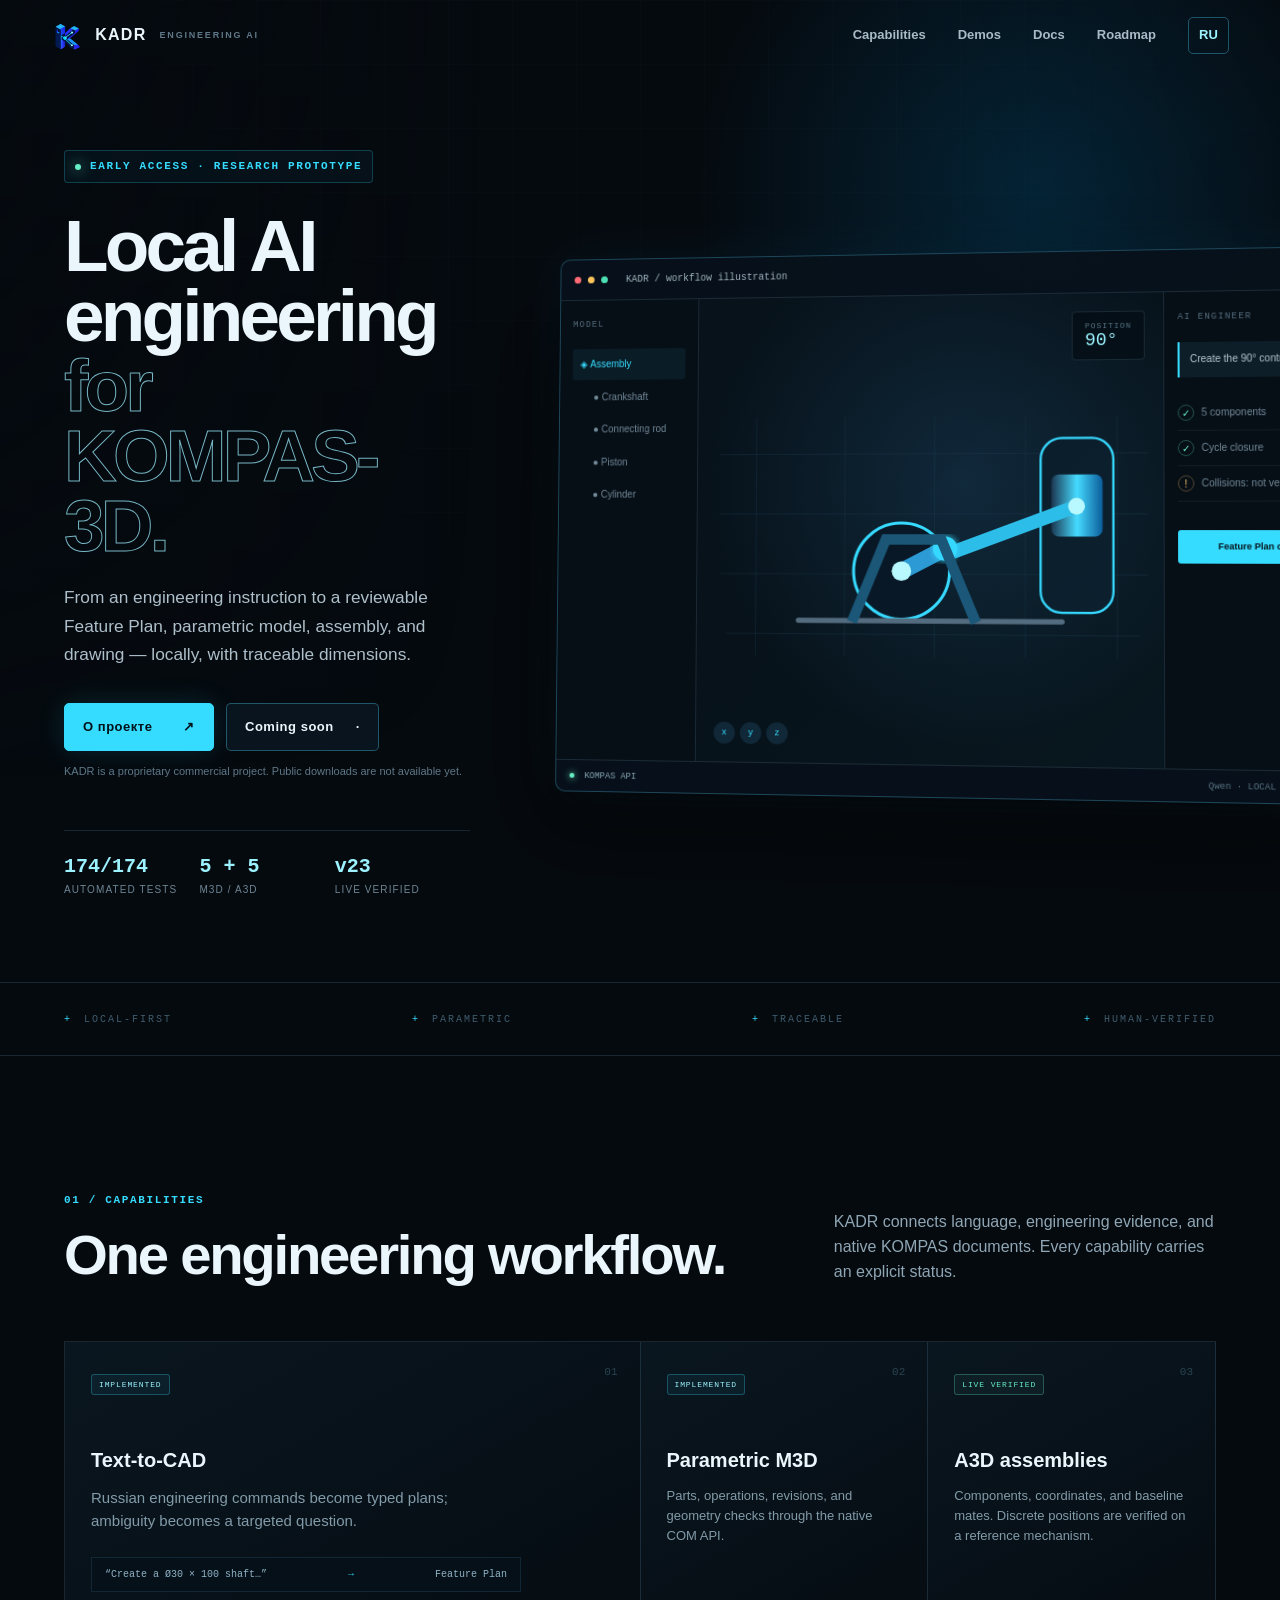
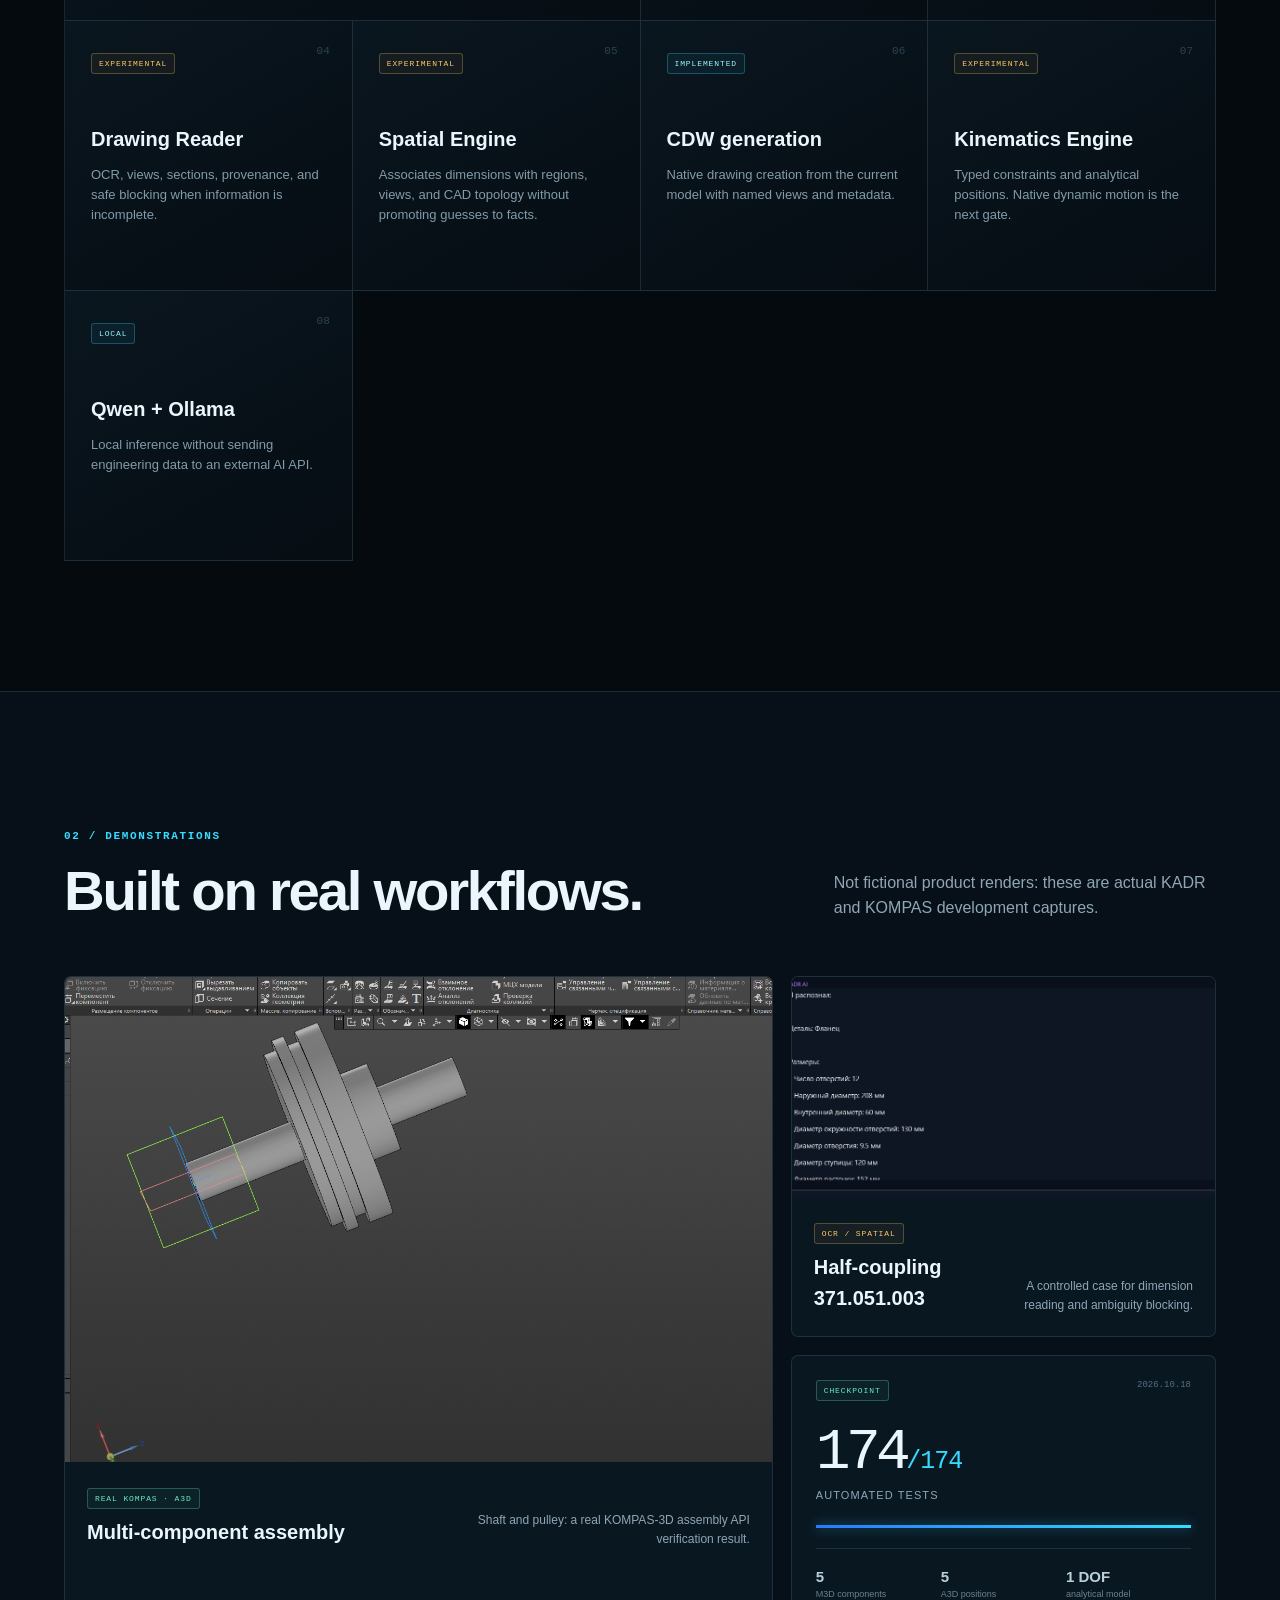
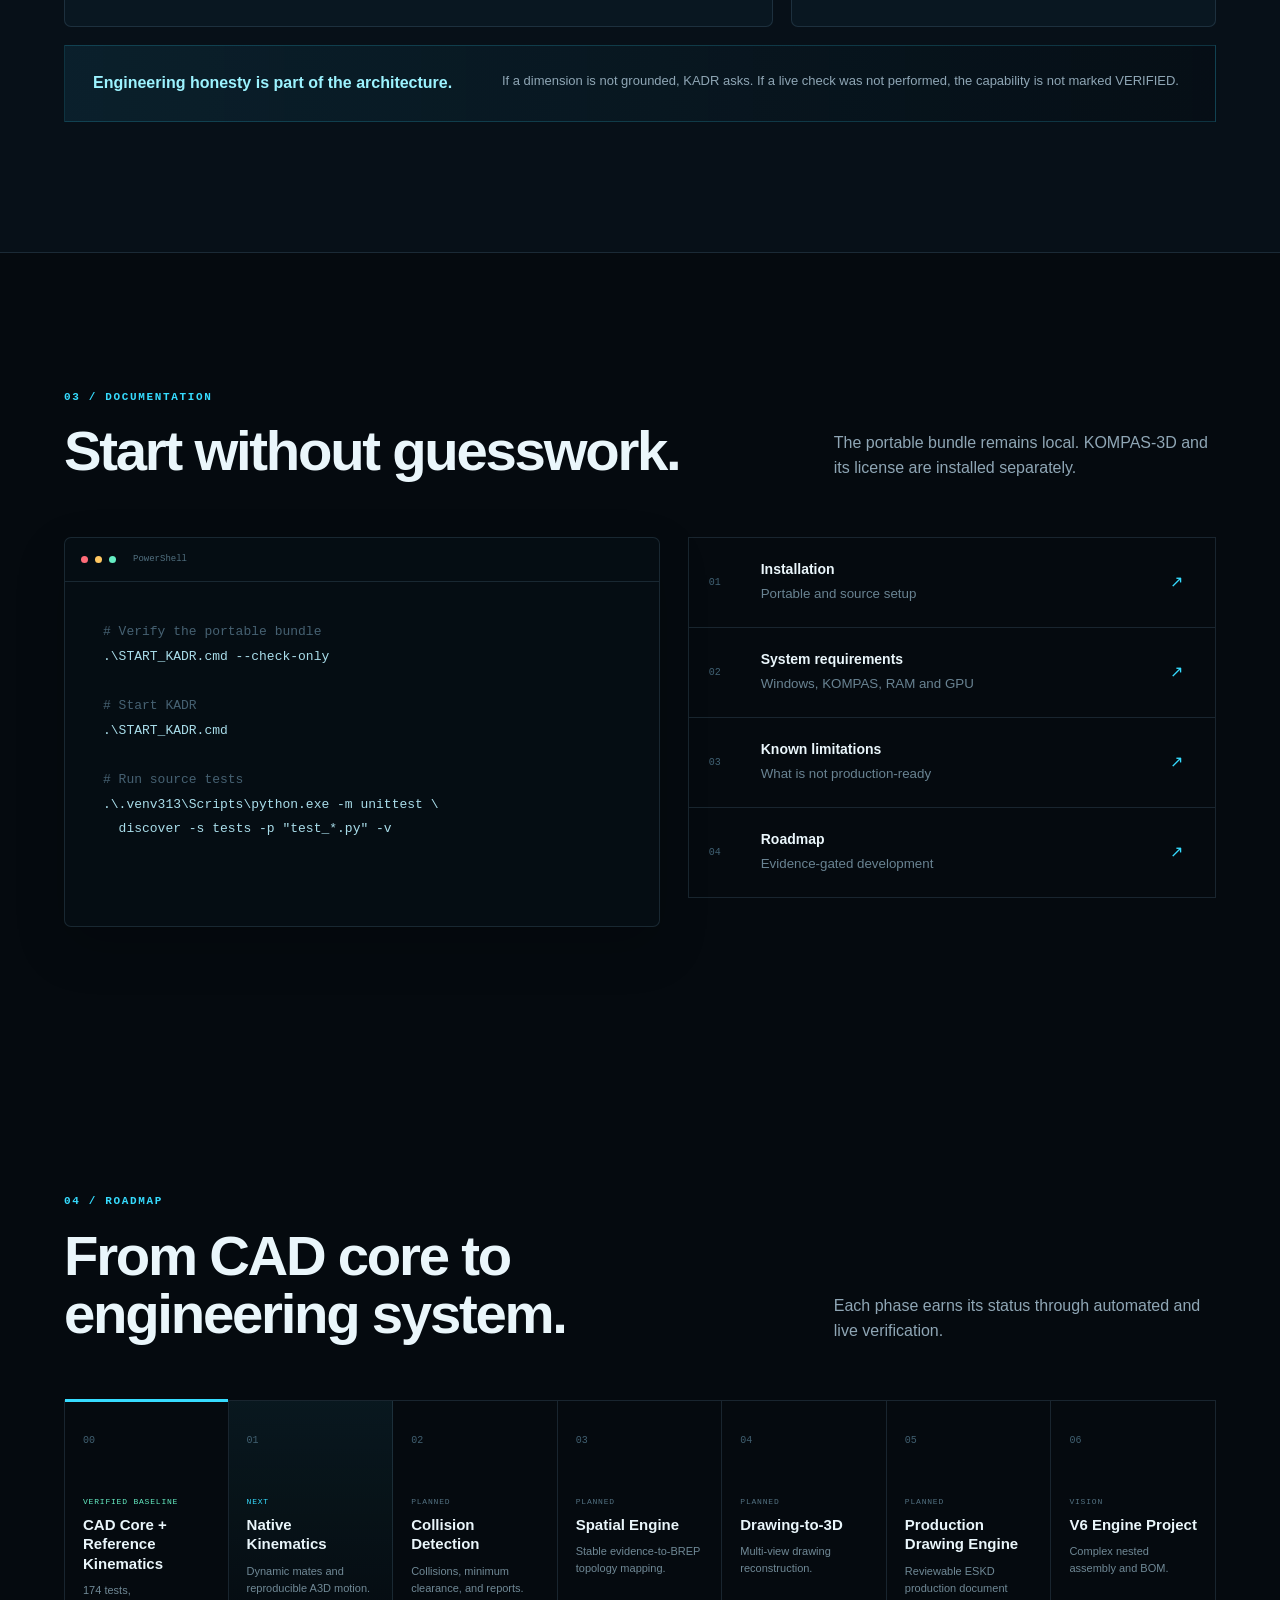
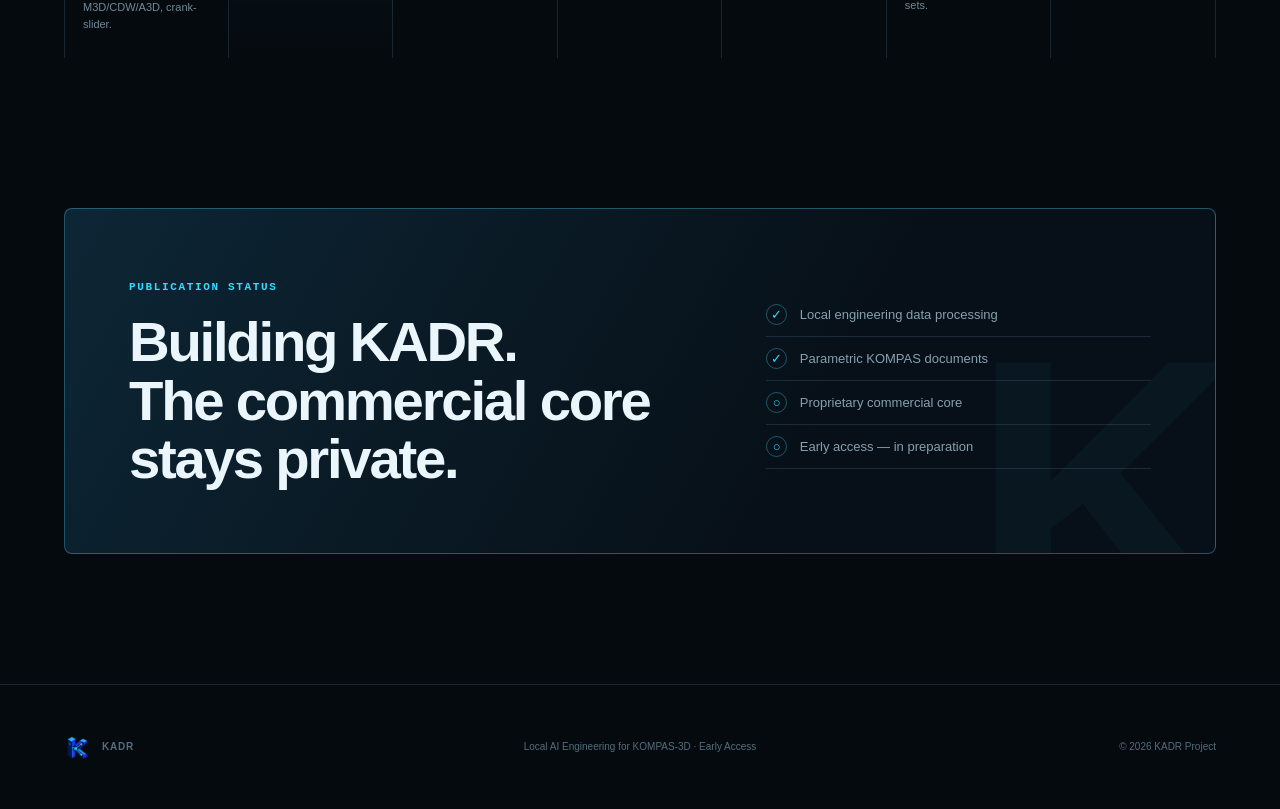
==== website/en/index.html @ 486ec11a "Prepare KADR public website without private core" ====
<!doctype html>
<html lang="en">
<head>
  <meta charset="utf-8">
  <meta name="viewport" content="width=device-width, initial-scale=1">
  <meta name="description" content="KADR — local AI engineering for parametric modeling, assemblies and drawings in KOMPAS-3D.">
  <meta name="theme-color" content="#071019">
  <title>KADR — Local AI Engineering for KOMPAS-3D</title>
  <link rel="icon" href="../assets/kadr-icon-64.png">
  <link rel="stylesheet" href="../styles.css">
</head>
<body>
  <a class="skip-link" href="#main">Skip to content</a>
  <header class="site-header" data-header>
    <a class="brand" href="#top" aria-label="KADR home"><img src="../assets/kadr-icon-64.png" alt="" width="34" height="34"><span>KADR</span><small>ENGINEERING AI</small></a>
    <button class="menu-button" type="button" aria-label="Open menu" aria-expanded="false" data-menu-button><span></span><span></span></button>
    <nav class="nav" aria-label="Primary navigation" data-nav><a href="#capabilities">Capabilities</a><a href="#demos">Demos</a><a href="#docs">Docs</a><a href="#roadmap">Roadmap</a><a class="lang" href="../index.html" lang="ru">RU</a></nav>
  </header>

  <main id="main">
    <section class="hero" id="top">
      <div class="hero-grid" aria-hidden="true"></div>
      <div class="hero-copy reveal">
        <div class="eyebrow"><span class="live-dot"></span> Early Access · Research Prototype</div>
        <h1>Local AI engineering<br><span>for KOMPAS-3D.</span></h1>
        <p class="lead">From an engineering instruction to a reviewable Feature Plan, parametric model, assembly, and drawing — locally, with traceable dimensions.</p>
        <div class="hero-actions"><a class="button primary" href="#publication">О проекте <span>↗</span></a><a class="button secondary" href="#publication">Coming soon <span>·</span></a></div>
        <p class="button-note">KADR is a proprietary commercial project. Public downloads are not available yet.</p>
        <div class="hero-metrics" aria-label="Verified metrics"><div><strong>174/174</strong><span>automated tests</span></div><div><strong>5 + 5</strong><span>M3D / A3D</span></div><div><strong>v23</strong><span>live verified</span></div></div>
      </div>
      <div class="hero-visual reveal" aria-label="KADR workflow visualization">
        <div class="app-shell">
          <div class="app-topbar"><span></span><span></span><span></span><b>KADR / workflow illustration</b><em>LOCAL</em></div>
          <div class="app-body">
            <aside class="model-tree"><small>MODEL</small><div class="tree-item active">◈ Assembly</div><div class="tree-item indent">● Crankshaft</div><div class="tree-item indent">● Connecting rod</div><div class="tree-item indent">● Piston</div><div class="tree-item indent">● Cylinder</div></aside>
            <div class="viewport">
              <svg viewBox="0 0 620 420" role="img" aria-label="Crank-slider mechanism diagram"><defs><linearGradient id="metal-en" x1="0" x2="1"><stop stop-color="#1b3550"/><stop offset=".5" stop-color="#46dbff"/><stop offset="1" stop-color="#0a5b99"/></linearGradient><filter id="glow-en"><feGaussianBlur stdDeviation="5" result="b"/><feMerge><feMergeNode in="b"/><feMergeNode in="SourceGraphic"/></feMerge></filter></defs><g class="cad-grid"><path d="M40 350H590M80 60V380M200 60V380M320 60V380M440 60V380M560 60V380"/><path d="M30 110H600M30 190H600M30 270H600"/></g><rect x="460" y="90" width="95" height="230" rx="28" fill="#0b1d2b" stroke="#36d9ff" stroke-width="3"/><rect x="474" y="138" width="67" height="82" rx="10" fill="url(#metal-en)"/><line class="rod" x1="507" y1="180" x2="276" y2="266"/><circle cx="276" cy="266" r="64" fill="#081725" stroke="#36d9ff" stroke-width="4"/><line class="crank" x1="276" y1="266" x2="334" y2="236"/><circle cx="276" cy="266" r="13" fill="#b9f8ff"/><circle cx="334" cy="236" r="16" fill="#36d9ff" filter="url(#glow-en)"/><circle cx="507" cy="180" r="11" fill="#b9f8ff"/><path d="M138 332h350" stroke="#546b7e" stroke-width="7" stroke-linecap="round"/><path d="M210 334l45-110h74l46 110" fill="none" stroke="#1b5677" stroke-width="14"/></svg>
              <div class="axis"><i>x</i><i>y</i><i>z</i></div><div class="viewport-label"><span>POSITION</span><strong>90°</strong></div>
            </div>
            <aside class="ai-panel"><small>AI ENGINEER</small><div class="ai-bubble">Create the 90° control position.</div><div class="plan-line ok"><i>✓</i> 5 components</div><div class="plan-line ok"><i>✓</i> Cycle closure</div><div class="plan-line warn"><i>!</i> Collisions: not verified</div><button type="button" tabindex="-1">Feature Plan confirmed</button></aside>
          </div>
          <div class="app-status"><span><i></i> KOMPAS API</span><span>Qwen · LOCAL</span><span>Revision 05</span></div>
        </div>
      </div>
    </section>

    <section class="signal-strip" aria-label="KADR principles"><span>LOCAL-FIRST</span><span>PARAMETRIC</span><span>TRACEABLE</span><span>HUMAN-VERIFIED</span></section>

    <section class="section" id="capabilities">
      <div class="section-heading reveal"><div><span class="kicker">01 / Capabilities</span><h2>One engineering workflow.</h2></div><p>KADR connects language, engineering evidence, and native KOMPAS documents. Every capability carries an explicit status.</p></div>
      <div class="capability-grid">
        <article class="capability feature reveal"><span class="status implemented">IMPLEMENTED</span><b>01</b><h3>Text-to-CAD</h3><p>Russian engineering commands become typed plans; ambiguity becomes a targeted question.</p><div class="mini-command">“Create a Ø30 × 100 shaft…”<i>→</i>Feature Plan</div></article>
        <article class="capability reveal"><span class="status implemented">IMPLEMENTED</span><b>02</b><h3>Parametric M3D</h3><p>Parts, operations, revisions, and geometry checks through the native COM API.</p></article>
        <article class="capability reveal"><span class="status verified">LIVE VERIFIED</span><b>03</b><h3>A3D assemblies</h3><p>Components, coordinates, and baseline mates. Discrete positions are verified on a reference mechanism.</p></article>
        <article class="capability reveal"><span class="status experimental">EXPERIMENTAL</span><b>04</b><h3>Drawing Reader</h3><p>OCR, views, sections, provenance, and safe blocking when information is incomplete.</p></article>
        <article class="capability reveal"><span class="status experimental">EXPERIMENTAL</span><b>05</b><h3>Spatial Engine</h3><p>Associates dimensions with regions, views, and CAD topology without promoting guesses to facts.</p></article>
        <article class="capability reveal"><span class="status implemented">IMPLEMENTED</span><b>06</b><h3>CDW generation</h3><p>Native drawing creation from the current model with named views and metadata.</p></article>
        <article class="capability reveal"><span class="status experimental">EXPERIMENTAL</span><b>07</b><h3>Kinematics Engine</h3><p>Typed constraints and analytical positions. Native dynamic motion is the next gate.</p></article>
        <article class="capability reveal"><span class="status implemented">LOCAL</span><b>08</b><h3>Qwen + Ollama</h3><p>Local inference without sending engineering data to an external AI API.</p></article>
      </div>
    </section>

    <section class="section demos" id="demos">
      <div class="section-heading reveal"><div><span class="kicker">02 / Demonstrations</span><h2>Built on real workflows.</h2></div><p>Not fictional product renders: these are actual KADR and KOMPAS development captures.</p></div>
      <div class="demo-grid">
        <figure class="demo-card wide reveal"><div class="image-frame"><img class="focus-assembly" src="../assets/kompas-assembly-real.png" alt="A real multi-component shaft and pulley assembly in KOMPAS-3D" loading="lazy"></div><figcaption><div><span class="status verified">REAL KOMPAS · A3D</span><h3>Multi-component assembly</h3></div><p>Shaft and pulley: a real KOMPAS-3D assembly API verification result.</p></figcaption></figure>
        <figure class="demo-card reveal"><div class="image-frame contain"><img src="../assets/kadr-ocr-real.png" alt="Real half-coupling recognition output in KADR" loading="lazy"></div><figcaption><div><span class="status experimental">OCR / SPATIAL</span><h3>Half-coupling 371.051.003</h3></div><p>A controlled case for dimension reading and ambiguity blocking.</p></figcaption></figure>
        <article class="demo-card data-card reveal"><div class="data-top"><span class="status verified">CHECKPOINT</span><span>2026.10.18</span></div><strong class="big-number">174<span>/174</span></strong><p>automated tests</p><div class="bar"><i></i></div><ul><li><b>5</b> M3D components</li><li><b>5</b> A3D positions</li><li><b>1 DOF</b> analytical model</li></ul></article>
      </div>
      <div class="truth-banner reveal"><strong>Engineering honesty is part of the architecture.</strong><span>If a dimension is not grounded, KADR asks. If a live check was not performed, the capability is not marked VERIFIED.</span></div>
    </section>

    <section class="section" id="docs">
      <div class="section-heading reveal"><div><span class="kicker">03 / Documentation</span><h2>Start without guesswork.</h2></div><p>The portable bundle remains local. KOMPAS-3D and its license are installed separately.</p></div>
      <div class="docs-layout">
        <div class="terminal reveal"><div class="terminal-bar"><i></i><i></i><i></i><span>PowerShell</span></div><pre><code><span class="muted"># Verify the portable bundle</span>
.\START_KADR.cmd --check-only

<span class="muted"># Start KADR</span>
.\START_KADR.cmd

<span class="muted"># Run source tests</span>
.\.venv313\Scripts\python.exe -m unittest \
  discover -s tests -p "test_*.py" -v</code></pre></div>
        <div class="doc-links reveal"><a href="docs.html#install"><span>01</span><div><strong>Installation</strong><small>Portable and source setup</small></div><b>↗</b></a><a href="docs.html#requirements"><span>02</span><div><strong>System requirements</strong><small>Windows, KOMPAS, RAM and GPU</small></div><b>↗</b></a><a href="docs.html#limitations"><span>03</span><div><strong>Known limitations</strong><small>What is not production-ready</small></div><b>↗</b></a><a href="#roadmap"><span>04</span><div><strong>Roadmap</strong><small>Evidence-gated development</small></div><b>↗</b></a></div>
      </div>
    </section>

    <section class="section roadmap-section" id="roadmap">
      <div class="section-heading reveal"><div><span class="kicker">04 / Roadmap</span><h2>From CAD core to engineering system.</h2></div><p>Each phase earns its status through automated and live verification.</p></div>
      <ol class="roadmap"><li class="done reveal"><span>00</span><div><small>VERIFIED BASELINE</small><h3>CAD Core + Reference Kinematics</h3><p>174 tests, M3D/CDW/A3D, crank-slider.</p></div></li><li class="next reveal"><span>01</span><div><small>NEXT</small><h3>Native Kinematics</h3><p>Dynamic mates and reproducible A3D motion.</p></div></li><li class="reveal"><span>02</span><div><small>PLANNED</small><h3>Collision Detection</h3><p>Collisions, minimum clearance, and reports.</p></div></li><li class="reveal"><span>03</span><div><small>PLANNED</small><h3>Spatial Engine</h3><p>Stable evidence-to-BREP topology mapping.</p></div></li><li class="reveal"><span>04</span><div><small>PLANNED</small><h3>Drawing-to-3D</h3><p>Multi-view drawing reconstruction.</p></div></li><li class="reveal"><span>05</span><div><small>PLANNED</small><h3>Production Drawing Engine</h3><p>Reviewable ESKD production document sets.</p></div></li><li class="reveal"><span>06</span><div><small>VISION</small><h3>V6 Engine Project</h3><p>Complex nested assembly and BOM.</p></div></li></ol>
    </section>

    <section class="section publication" id="publication"><div class="publication-card reveal"><div><span class="kicker">PUBLICATION STATUS</span><h2>Building KADR.<br>The commercial core stays private.</h2></div><div class="publication-checks"><p><i>✓</i> Local engineering data processing</p><p><i>✓</i> Parametric KOMPAS documents</p><p><i>○</i> Proprietary commercial core</p><p><i>○</i> Early access — in preparation</p></div></div></section>
  </main>

  <footer><a class="brand" href="#top"><img src="../assets/kadr-icon-64.png" alt="" width="28" height="28"><span>KADR</span></a><p>Local AI Engineering for KOMPAS-3D · Early Access</p><p>© <span data-year>2026</span> KADR Project</p></footer>
  <script src="../app.js" defer></script>
</body>
</html>
---- website/styles.css ----
:root {
  --bg: #050a0f;
  --bg-soft: #08121b;
  --panel: #0b1721;
  --panel-2: #0f1f2b;
  --line: rgba(132, 182, 210, .16);
  --line-strong: rgba(76, 218, 255, .34);
  --text: #eaf6fb;
  --muted: #8fa6b5;
  --cyan: #36dcff;
  --cyan-soft: #9cf3ff;
  --blue: #287bff;
  --green: #65edc3;
  --amber: #ffc76a;
  --max: 1440px;
  color-scheme: dark;
  font-family: Inter, "Segoe UI", Arial, sans-serif;
}

* { box-sizing: border-box; }
html { scroll-behavior: smooth; }
body { margin: 0; color: var(--text); background: var(--bg); font-size: 16px; line-height: 1.55; overflow-x: hidden; }
a { color: inherit; text-decoration: none; }
img { max-width: 100%; display: block; }
button { font: inherit; }
.skip-link { position: fixed; left: 16px; top: -80px; z-index: 100; padding: 10px 14px; color: #001018; background: var(--cyan); border-radius: 6px; }
.skip-link:focus { top: 16px; }

.site-header { position: fixed; inset: 0 0 auto; z-index: 50; height: 72px; padding: 0 clamp(22px, 4vw, 72px); display: flex; align-items: center; justify-content: space-between; border-bottom: 1px solid transparent; transition: .25s ease; }
.site-header.scrolled { background: rgba(5, 10, 15, .83); backdrop-filter: blur(18px); border-color: var(--line); }
.brand { display: inline-flex; align-items: center; gap: 10px; font-weight: 800; letter-spacing: .08em; }
.brand img { object-fit: contain; }
.brand small { margin-left: 3px; color: #607887; font-size: 9px; letter-spacing: .2em; }
.nav { display: flex; align-items: center; gap: clamp(18px, 2.5vw, 40px); color: #a9bbc6; font-size: 13px; font-weight: 600; }
.nav a { transition: color .2s ease; }
.nav a:hover, .nav a:focus-visible { color: var(--cyan); }
.nav .lang { padding: 7px 10px; border: 1px solid var(--line-strong); border-radius: 5px; color: var(--cyan-soft); }
.menu-button { display: none; width: 40px; height: 40px; border: 1px solid var(--line); background: var(--panel); border-radius: 7px; }
.menu-button span { display: block; width: 18px; height: 1px; margin: 5px auto; background: var(--text); }

.hero { min-height: 850px; position: relative; isolation: isolate; padding: 150px max(5vw, calc((100vw - var(--max)) / 2)) 85px; display: grid; grid-template-columns: minmax(390px, .82fr) minmax(620px, 1.35fr); gap: clamp(42px, 6vw, 100px); align-items: center; overflow: hidden; }
.hero::before { content: ""; position: absolute; inset: -20% -10% auto auto; width: 58vw; height: 60vw; border-radius: 50%; background: radial-gradient(circle, rgba(0, 167, 255, .16), rgba(0, 0, 0, 0) 64%); z-index: -2; }
.hero-grid { position: absolute; inset: 0; opacity: .27; z-index: -3; background-image: linear-gradient(rgba(63, 128, 160, .11) 1px, transparent 1px), linear-gradient(90deg, rgba(63, 128, 160, .11) 1px, transparent 1px); background-size: 64px 64px; mask-image: linear-gradient(to bottom, #000, transparent 80%); }
.hero-grid::after { content: ""; position: absolute; inset: 0; background: linear-gradient(90deg, var(--bg) 0%, transparent 38%, transparent 70%, var(--bg) 100%); }
.eyebrow, .kicker { color: var(--cyan); font-family: Consolas, "Cascadia Mono", monospace; font-size: 11px; font-weight: 700; letter-spacing: .15em; text-transform: uppercase; }
.eyebrow { display: inline-flex; align-items: center; gap: 9px; padding: 7px 10px; border: 1px solid rgba(54, 220, 255, .23); background: rgba(8, 25, 36, .55); border-radius: 4px; }
.live-dot { width: 6px; height: 6px; border-radius: 50%; background: var(--green); box-shadow: 0 0 14px var(--green); }
h1 { max-width: 780px; margin: 28px 0 22px; font-size: clamp(50px, 5.7vw, 88px); line-height: .96; letter-spacing: -.052em; font-weight: 720; }
h1 span { color: transparent; -webkit-text-stroke: 1px rgba(155, 238, 255, .76); }
.lead { max-width: 650px; margin: 0; color: #aebfca; font-size: clamp(17px, 1.35vw, 21px); line-height: 1.65; }
.hero-actions { margin-top: 34px; display: flex; gap: 12px; flex-wrap: wrap; }
.button { min-width: 150px; height: 48px; padding: 0 18px; display: inline-flex; align-items: center; justify-content: space-between; gap: 22px; border-radius: 5px; border: 1px solid var(--line-strong); font-size: 13px; font-weight: 700; letter-spacing: .04em; }
.button.primary { color: #001219; background: var(--cyan); border-color: var(--cyan); box-shadow: 0 0 28px rgba(54, 220, 255, .14); }
.button.secondary { background: rgba(12, 27, 38, .7); }
.button:hover { transform: translateY(-2px); }
.button-note { max-width: 450px; margin: 12px 0 0; color: #5e7787; font-size: 11px; }
.hero-metrics { margin-top: 50px; display: grid; grid-template-columns: repeat(3, 1fr); border-top: 1px solid var(--line); }
.hero-metrics div { padding: 20px 16px 0 0; display: flex; flex-direction: column; }
.hero-metrics strong { color: var(--cyan-soft); font-family: Consolas, monospace; font-size: 20px; }
.hero-metrics span { color: #6e8594; font-size: 10px; letter-spacing: .11em; text-transform: uppercase; }

.hero-visual { perspective: 1600px; }
.app-shell { width: 100%; min-width: 820px; overflow: hidden; background: rgba(7, 17, 26, .93); border: 1px solid rgba(80, 198, 236, .3); border-radius: 10px; box-shadow: -30px 50px 90px rgba(0, 0, 0, .47), 0 0 60px rgba(24, 169, 238, .07); transform: rotateY(-6deg) rotateX(2deg); transform-origin: center; }
.app-topbar { height: 42px; padding: 0 14px; display: flex; align-items: center; gap: 7px; border-bottom: 1px solid var(--line); color: #65808f; font: 10px Consolas, monospace; }
.app-topbar > span { width: 7px; height: 7px; border-radius: 50%; background: #233947; }.app-topbar > span:nth-child(1){background:#ff6b75}.app-topbar > span:nth-child(2){background:#ffc45c}.app-topbar > span:nth-child(3){background:#4de0b5}
.app-topbar b { margin-left: 12px; color: #9eb2bd; font-weight: 500; }.app-topbar em { margin-left: auto; color: var(--green); font-style: normal; letter-spacing: .12em; }
.app-body { height: 470px; display: grid; grid-template-columns: 145px minmax(380px, 1fr) 205px; }
.model-tree, .ai-panel { padding: 20px 13px; background: rgba(6, 13, 20, .65); font-size: 10px; color: #718998; }
.model-tree { border-right: 1px solid var(--line); }.ai-panel { border-left: 1px solid var(--line); }
.model-tree small, .ai-panel small { display: block; margin-bottom: 20px; font: 9px Consolas, monospace; letter-spacing: .13em; color: #546d7c; }
.tree-item { margin: 2px 0; padding: 8px 8px; border-radius: 3px; white-space: nowrap; }.tree-item.indent { padding-left: 22px; }.tree-item.active { color: var(--cyan); background: rgba(54, 220, 255, .07); }
.viewport { position: relative; overflow: hidden; background: radial-gradient(circle at 58% 40%, #10283a, #07121a 68%); }
.viewport::after { content: ""; position: absolute; inset: 0; background: linear-gradient(135deg, transparent 40%, rgba(54, 220, 255, .025)); pointer-events: none; }
.viewport svg { width: 100%; height: 100%; }.cad-grid path { stroke: #234055; stroke-width: 1; opacity: .45; fill: none; }.rod { stroke: #2cbde8; stroke-width: 18; stroke-linecap: round; }.crank { stroke: #2c9ad4; stroke-width: 22; stroke-linecap: round; }
.axis { position: absolute; left: 18px; bottom: 18px; display: flex; gap: 5px; }.axis i { width: 22px; height: 22px; border-radius: 50%; display: grid; place-items: center; background: #102737; color: var(--cyan); font: 9px Consolas, monospace; }
.viewport-label { position: absolute; right: 18px; top: 18px; padding: 9px 12px; background: rgba(3, 12, 19, .7); border: 1px solid var(--line); border-radius: 4px; display: flex; flex-direction: column; }.viewport-label span { color: #587484; font: 8px Consolas, monospace; letter-spacing: .12em; }.viewport-label strong { color: var(--cyan-soft); font: 18px Consolas, monospace; }
.ai-bubble { padding: 10px; margin-bottom: 18px; border-left: 2px solid var(--cyan); color: #b6c6cf; background: #0d1e29; line-height: 1.45; }.plan-line { display: flex; align-items: center; gap: 7px; padding: 9px 0; border-bottom: 1px solid rgba(128, 176, 200, .09); }.plan-line i { width: 16px; height: 16px; display: grid; place-items: center; border-radius: 50%; font-style: normal; }.plan-line.ok i { color: var(--green); border: 1px solid rgba(101, 237, 195, .3); }.plan-line.warn i { color: var(--amber); border: 1px solid rgba(255, 199, 106, .3); }.ai-panel button { width: 100%; margin-top: 28px; padding: 10px; color: #06141b; background: var(--cyan); border: 0; border-radius: 3px; font-size: 9px; font-weight: 800; }
.app-status { height: 32px; padding: 0 14px; display: flex; align-items: center; gap: 24px; border-top: 1px solid var(--line); color: #557181; font: 9px Consolas, monospace; }.app-status span:first-child { margin-right: auto; color: #85a4b4; }.app-status i { display: inline-block; width: 5px; height: 5px; margin-right: 5px; background: var(--green); border-radius: 50%; box-shadow: 0 0 7px var(--green); }

.signal-strip { min-height: 74px; padding: 0 max(5vw, calc((100vw - var(--max)) / 2)); display: flex; align-items: center; justify-content: space-between; gap: 30px; border-block: 1px solid var(--line); color: #405c6d; font: 10px Consolas, monospace; letter-spacing: .2em; overflow: hidden; }
.signal-strip span::before { content: "+"; margin-right: 12px; color: var(--cyan); }
.section { max-width: var(--max); margin: 0 auto; padding: 130px 5vw; }
.section-heading { margin-bottom: 56px; display: grid; grid-template-columns: 1.3fr .7fr; gap: 60px; align-items: end; }
.section-heading h2, .publication h2 { margin: 15px 0 0; font-size: clamp(36px, 4.4vw, 64px); line-height: 1.04; letter-spacing: -.04em; }
.section-heading p { max-width: 480px; margin: 0; color: var(--muted); }
.capability-grid { display: grid; grid-template-columns: repeat(4, 1fr); border-top: 1px solid var(--line); border-left: 1px solid var(--line); }
.capability { min-height: 270px; position: relative; padding: 28px 26px; border-right: 1px solid var(--line); border-bottom: 1px solid var(--line); background: linear-gradient(150deg, rgba(14, 32, 44, .57), rgba(6, 14, 21, .6)); transition: .25s ease; }
.capability:hover { z-index: 2; border-color: var(--line-strong); background: #0b1a25; transform: translateY(-3px); box-shadow: 0 18px 40px rgba(0, 0, 0, .23); }
.capability.feature { grid-column: span 2; }
.capability > b { position: absolute; right: 22px; top: 24px; color: #294352; font: 11px Consolas, monospace; }
.capability h3 { margin: 50px 0 10px; font-size: 20px; }.capability p { max-width: 390px; margin: 0; color: #829ba9; font-size: 13px; }.capability.feature p { font-size: 15px; }
.status { display: inline-flex; align-items: center; min-height: 21px; padding: 0 7px; border: 1px solid; border-radius: 3px; font: 8px Consolas, monospace; letter-spacing: .11em; }.status.implemented { color: var(--cyan-soft); border-color: rgba(54, 220, 255, .28); background: rgba(54, 220, 255, .06); }.status.verified { color: var(--green); border-color: rgba(101, 237, 195, .28); background: rgba(101, 237, 195, .05); }.status.experimental { color: var(--amber); border-color: rgba(255, 199, 106, .28); background: rgba(255, 199, 106, .05); }
.mini-command { max-width: 430px; margin-top: 25px; padding: 11px 13px; display: flex; align-items: center; justify-content: space-between; gap: 15px; color: #8fb3c5; background: #061019; border: 1px solid rgba(84, 164, 200, .16); font: 10px Consolas, monospace; }.mini-command i { color: var(--cyan); font-style: normal; }

.demos { max-width: none; padding-inline: max(5vw, calc((100vw - var(--max)) / 2)); background: #071018; border-block: 1px solid var(--line); }
.demo-grid { display: grid; grid-template-columns: 1.25fr .75fr; gap: 18px; }.demo-card { margin: 0; overflow: hidden; border: 1px solid var(--line); border-radius: 7px; background: #091721; }.demo-card.wide { grid-row: span 2; }.image-frame { height: 485px; overflow: hidden; background: #03090e; }.image-frame img { width: 100%; height: 100%; object-fit: cover; object-position: center; filter: saturate(.77) contrast(1.04); transition: transform .7s ease, filter .5s ease; }.image-frame img.focus-assembly { transform: scale(1.15); transform-origin: 60% 45%; }.image-frame.contain { height: 220px; }.image-frame.contain img { object-fit: cover; object-position: left center; }.demo-card:hover img { transform: scale(1.015); filter: saturate(.95) contrast(1.03); }.demo-card:hover img.focus-assembly { transform: scale(1.18); }
.demo-card figcaption { padding: 22px; display: flex; justify-content: space-between; gap: 24px; align-items: end; }.demo-card h3 { margin: 8px 0 0; font-size: 20px; }.demo-card figcaption p { max-width: 300px; margin: 0; color: var(--muted); font-size: 12px; text-align: right; }
.data-card { padding: 24px; }.data-top { display: flex; justify-content: space-between; color: #546e7e; font: 9px Consolas, monospace; }.big-number { display: block; margin-top: 23px; font: 58px/1 Consolas, monospace; letter-spacing: -.08em; color: var(--text); }.big-number span { color: var(--cyan); font-size: 25px; letter-spacing: -.04em; }.data-card > p { margin: 5px 0 20px; color: var(--muted); font-size: 11px; text-transform: uppercase; letter-spacing: .1em; }.bar { height: 3px; margin-bottom: 20px; background: #152c3b; }.bar i { display: block; width: 100%; height: 100%; background: linear-gradient(90deg, var(--blue), var(--cyan)); box-shadow: 0 0 12px rgba(54, 220, 255, .5); }.data-card ul { margin: 0; padding: 0; display: grid; grid-template-columns: repeat(3, 1fr); list-style: none; border-top: 1px solid var(--line); }.data-card li { padding-top: 16px; color: #698392; font-size: 9px; }.data-card li b { display: block; color: #b8d0dc; font-size: 15px; }
.truth-banner { margin-top: 18px; padding: 25px 28px; display: grid; grid-template-columns: .7fr 1.3fr; gap: 40px; border: 1px solid rgba(54, 220, 255, .18); background: linear-gradient(90deg, rgba(17, 68, 88, .3), rgba(5, 13, 20, .6)); }.truth-banner strong { color: var(--cyan-soft); }.truth-banner span { color: var(--muted); font-size: 13px; }

.docs-layout { display: grid; grid-template-columns: 1.06fr .94fr; gap: 28px; }.terminal { min-height: 390px; overflow: hidden; border: 1px solid var(--line); border-radius: 7px; background: #050d13; box-shadow: 0 20px 50px rgba(0, 0, 0, .18); }.terminal-bar { height: 44px; padding: 0 16px; display: flex; align-items: center; gap: 7px; border-bottom: 1px solid var(--line); }.terminal-bar i { width: 7px; height: 7px; border-radius: 50%; background: #2d4553; }.terminal-bar i:first-child { background: #ff6c79; }.terminal-bar i:nth-child(2) { background: #ffc761; }.terminal-bar i:nth-child(3) { background: var(--green); }.terminal-bar span { margin-left: 10px; color: #527080; font: 9px Consolas, monospace; }.terminal pre { margin: 0; padding: 38px; color: #a9ddea; font: 13px/1.9 Consolas, "Cascadia Mono", monospace; white-space: pre-wrap; }.terminal .muted { color: #466172; }
.doc-links { display: flex; flex-direction: column; border-top: 1px solid var(--line); }.doc-links a { min-height: 90px; padding: 16px 20px; display: grid; grid-template-columns: 38px 1fr 25px; align-items: center; gap: 14px; border: 1px solid var(--line); border-top: 0; transition: .2s ease; }.doc-links a:hover { background: #0b1a24; border-color: var(--line-strong); }.doc-links > a > span { color: #406173; font: 10px Consolas, monospace; }.doc-links strong { display: block; font-size: 14px; }.doc-links small { color: #698392; }.doc-links b { color: var(--cyan); font-weight: 400; }

.roadmap-section { padding-bottom: 80px; }.roadmap { margin: 0; padding: 0; display: grid; grid-template-columns: repeat(7, 1fr); list-style: none; border-top: 1px solid var(--line); }.roadmap li { min-height: 245px; position: relative; padding: 25px 18px; border-right: 1px solid var(--line); }.roadmap li:first-child { border-left: 1px solid var(--line); }.roadmap li::before { content: ""; position: absolute; left: 0; top: -2px; width: 0; height: 3px; background: var(--cyan); transition: width .35s ease; }.roadmap li:hover::before, .roadmap li.done::before { width: 100%; }.roadmap li.next { background: linear-gradient(to bottom, rgba(54, 220, 255, .065), transparent); }.roadmap li > span { color: #416071; font: 10px Consolas, monospace; }.roadmap li small { display: block; margin-top: 46px; color: #537181; font: 8px Consolas, monospace; letter-spacing: .1em; }.roadmap li.done small { color: var(--green); }.roadmap li.next small { color: var(--cyan); }.roadmap h3 { margin: 9px 0; font-size: 15px; line-height: 1.3; }.roadmap p { margin: 0; color: #708996; font-size: 11px; }

.publication { padding-top: 70px; }.publication-card { position: relative; overflow: hidden; padding: clamp(35px, 5vw, 72px); display: grid; grid-template-columns: 1.2fr .8fr; gap: 60px; align-items: center; border: 1px solid var(--line-strong); border-radius: 8px; background: linear-gradient(120deg, #0d2635, #071018 65%); }.publication-card::after { content: "K"; position: absolute; right: -30px; bottom: -130px; color: rgba(54, 220, 255, .035); font-size: 380px; font-weight: 900; line-height: 1; }.publication-checks { position: relative; z-index: 2; }.publication-checks p { margin: 0; padding: 11px 0; border-bottom: 1px solid var(--line); color: #86a0ae; font-size: 13px; }.publication-checks i { display: inline-grid; width: 21px; height: 21px; margin-right: 9px; place-items: center; border: 1px solid var(--line-strong); border-radius: 50%; color: var(--cyan); font-style: normal; }

footer { max-width: var(--max); min-height: 125px; margin: 0 auto; padding: 0 5vw; display: grid; grid-template-columns: 1fr auto 1fr; gap: 30px; align-items: center; color: #536d7c; font-size: 10px; border-top: 1px solid var(--line); }footer p:last-child { text-align: right; }
.reveal { opacity: 0; transform: translateY(18px); transition: opacity .7s ease, transform .7s ease; }.reveal.visible { opacity: 1; transform: none; }

.docs-page { max-width: var(--max); min-height: 100vh; margin: 0 auto; padding: 125px 5vw 100px; display: grid; grid-template-columns: 220px minmax(0, 860px); gap: clamp(50px, 8vw, 130px); }
.docs-sidebar { position: sticky; top: 105px; align-self: start; display: flex; flex-direction: column; padding: 18px 0; border-top: 1px solid var(--line-strong); border-bottom: 1px solid var(--line); }
.docs-sidebar span { padding: 0 12px 14px; color: var(--cyan); font: 9px Consolas, monospace; letter-spacing: .14em; text-transform: uppercase; }.docs-sidebar a { padding: 9px 12px; color: #6f8998; font-size: 12px; border-left: 1px solid transparent; }.docs-sidebar a:hover { color: var(--text); border-color: var(--cyan); background: rgba(54,220,255,.04); }
.docs-hero { padding-bottom: 70px; border-bottom: 1px solid var(--line); }.docs-hero h1 { max-width: 820px; margin-top: 18px; font-size: clamp(46px, 6vw, 76px); }.docs-hero p { max-width: 620px; color: var(--muted); font-size: 18px; }
.docs-content > section { position: relative; padding: 65px 0; border-bottom: 1px solid var(--line); }.docs-content section h2 { margin: 0 0 24px; font-size: 31px; letter-spacing: -.025em; }.docs-content section p, .docs-content li { color: #91a8b5; }.docs-content li { margin: 10px 0; }.docs-content code { padding: 2px 5px; color: var(--cyan-soft); background: #0a1a24; border: 1px solid var(--line); border-radius: 3px; font: 12px Consolas, monospace; }.doc-index { position: absolute; right: 0; top: 70px; color: #2e4b5c; font: 11px Consolas, monospace; }
.callout { margin-top: 28px; padding: 18px 20px; color: #a3bac6; background: rgba(54,220,255,.055); border-left: 2px solid var(--cyan); font-size: 13px; }.spec-table { border-top: 1px solid var(--line); }.spec-table div { padding: 14px 0; display: grid; grid-template-columns: 150px 1fr; gap: 20px; border-bottom: 1px solid var(--line); }.spec-table b { color: #6e8999; font: 10px Consolas, monospace; text-transform: uppercase; }.spec-table span { color: #aec0ca; font-size: 13px; }.command-list { display: grid; gap: 10px; }.command-list code { padding: 15px; display: block; }.status-legend p { padding: 12px 0; margin: 0; display: flex; align-items: center; gap: 14px; border-bottom: 1px solid var(--line); font-size: 13px; }

@media (max-width: 1180px) {
  .hero { min-height: auto; grid-template-columns: 1fr; padding-top: 135px; }.hero-copy { max-width: 780px; }.hero-visual { width: 1040px; max-width: 105%; }.app-shell { transform: none; transform-origin: left center; }.capability-grid { grid-template-columns: repeat(2, 1fr); }.roadmap { grid-template-columns: repeat(4, 1fr); }.roadmap li { border-bottom: 1px solid var(--line); }
}

@media (max-width: 780px) {
  .site-header { height: 62px; padding-inline: 18px; }.brand small { display: none; }.menu-button { display: block; }.nav { position: absolute; left: 12px; right: 12px; top: 66px; padding: 15px; display: none; flex-direction: column; align-items: stretch; gap: 0; border: 1px solid var(--line); border-radius: 7px; background: rgba(6, 14, 21, .97); backdrop-filter: blur(18px); }.nav.open { display: flex; }.nav a { padding: 12px; }.nav .lang { margin-top: 7px; text-align: center; }
  .hero { padding: 115px 20px 60px; gap: 48px; }.hero h1 { font-size: clamp(43px, 13vw, 64px); }.hero-metrics { grid-template-columns: repeat(3, minmax(0, 1fr)); }.hero-metrics strong { font-size: 16px; }.hero-visual { width: 840px; max-width: none; transform: scale(.61); transform-origin: left top; margin-bottom: -190px; }.app-shell { min-width: 820px; }
  .signal-strip { padding: 0 20px; justify-content: flex-start; }.signal-strip span:nth-child(n+3) { display: none; }.section { padding: 90px 20px; }.section-heading { grid-template-columns: 1fr; gap: 20px; margin-bottom: 38px; }.capability-grid { grid-template-columns: 1fr; }.capability.feature { grid-column: auto; }.capability { min-height: 230px; }
  .demo-grid { grid-template-columns: 1fr; }.demo-card.wide { grid-row: auto; }.image-frame { height: 300px; }.image-frame.contain { height: 210px; }.demo-card figcaption { align-items: start; flex-direction: column; }.demo-card figcaption p { text-align: left; }.truth-banner { grid-template-columns: 1fr; gap: 12px; }
  .docs-layout { grid-template-columns: 1fr; }.terminal pre { padding: 25px 18px; font-size: 11px; }.roadmap { grid-template-columns: 1fr 1fr; }.roadmap li { min-height: 210px; }.publication-card { grid-template-columns: 1fr; gap: 30px; }.publication-card h2 { font-size: 38px; }
  footer { grid-template-columns: 1fr; padding-block: 35px; gap: 12px; }footer p { margin: 0; }footer p:last-child { text-align: left; }
  .docs-page { padding: 100px 20px 70px; grid-template-columns: 1fr; }.docs-sidebar { display: none; }.docs-hero { padding-bottom: 50px; }.docs-content > section { padding: 50px 0; }.doc-index { top: 55px; }.spec-table div { grid-template-columns: 110px 1fr; }.status-legend p { align-items: flex-start; flex-direction: column; gap: 8px; }
}

@media (max-width: 440px) {
  .hero-actions { display: grid; }.button { width: 100%; }.hero-metrics span { font-size: 8px; }.hero-visual { transform: scale(.47); margin-bottom: -245px; }.data-card ul { grid-template-columns: 1fr; }.data-card li { display: flex; align-items: baseline; gap: 8px; }.data-card li b { display: inline; }.roadmap { grid-template-columns: 1fr; }.roadmap li { min-height: 175px; }.roadmap li small { margin-top: 28px; }
}

@media (prefers-reduced-motion: reduce) {
  html { scroll-behavior: auto; }*, *::before, *::after { animation: none !important; transition-duration: .01ms !important; }.reveal { opacity: 1; transform: none; }
}
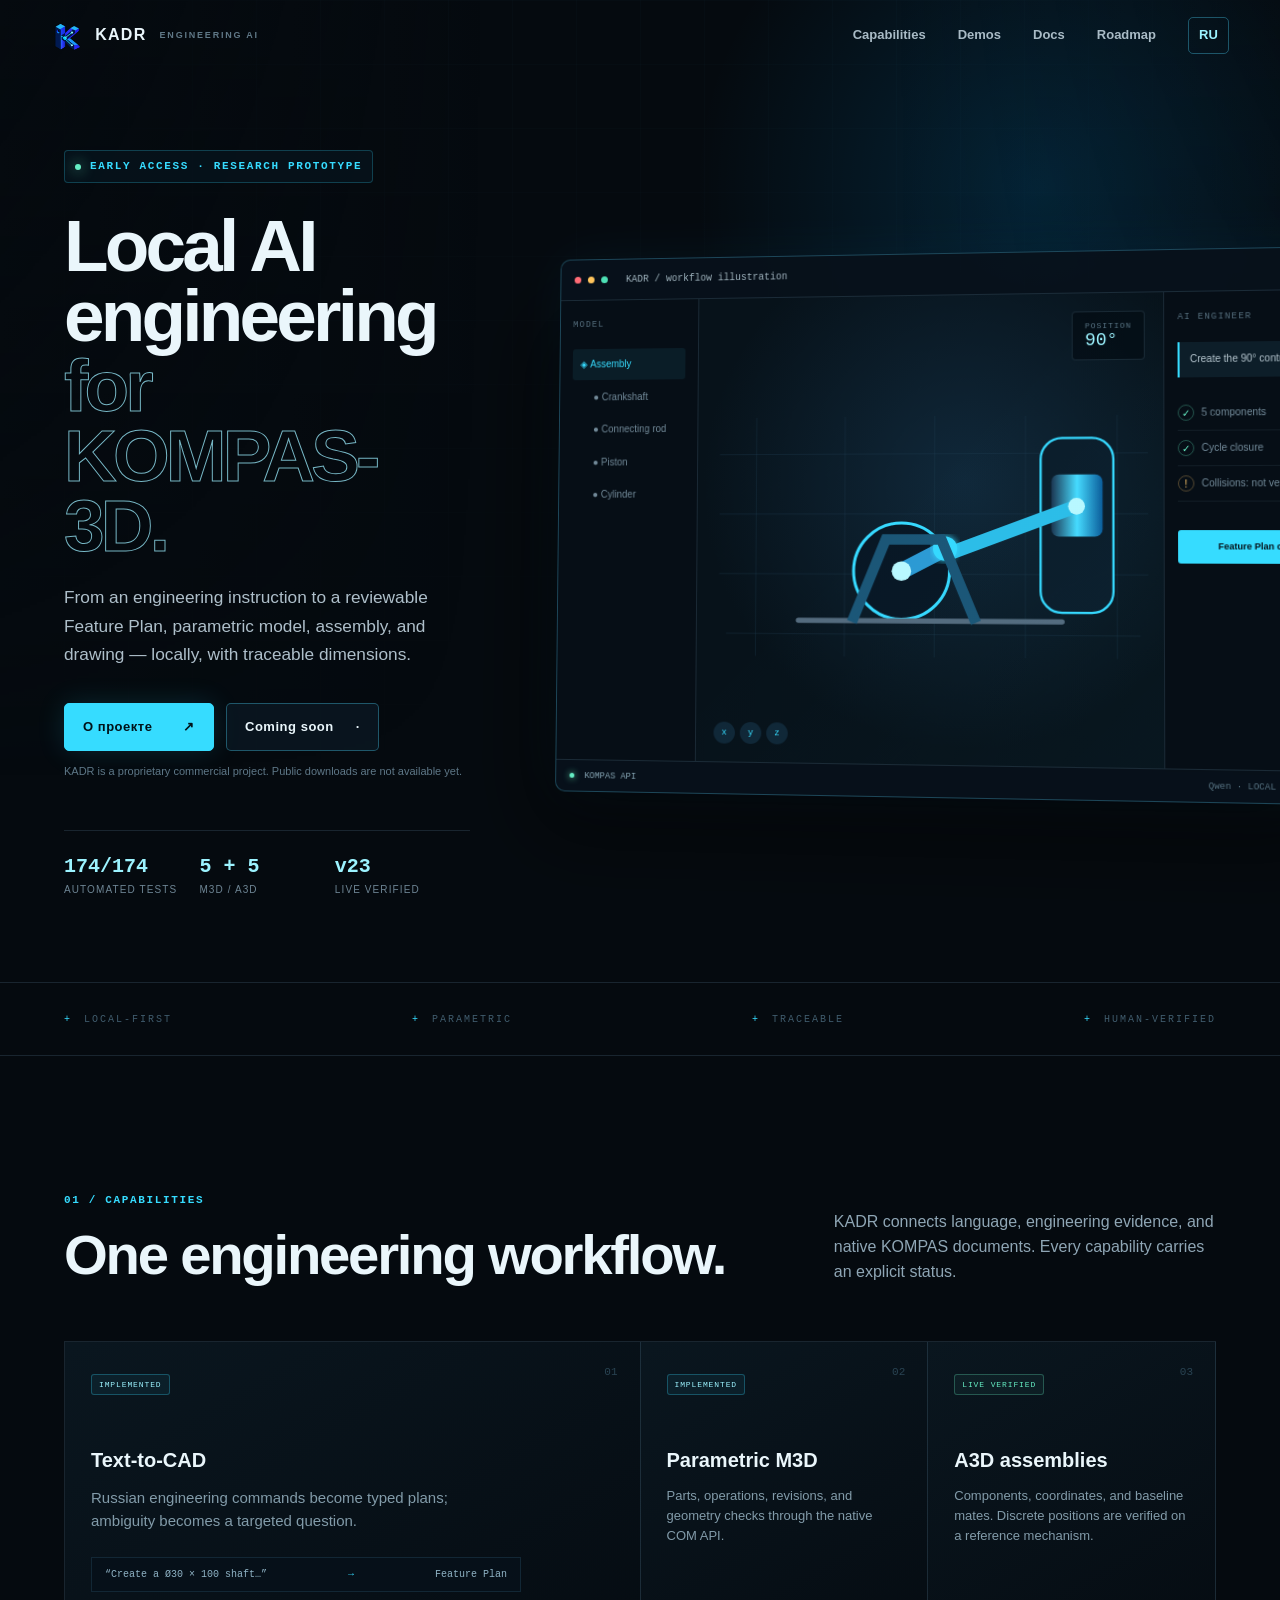
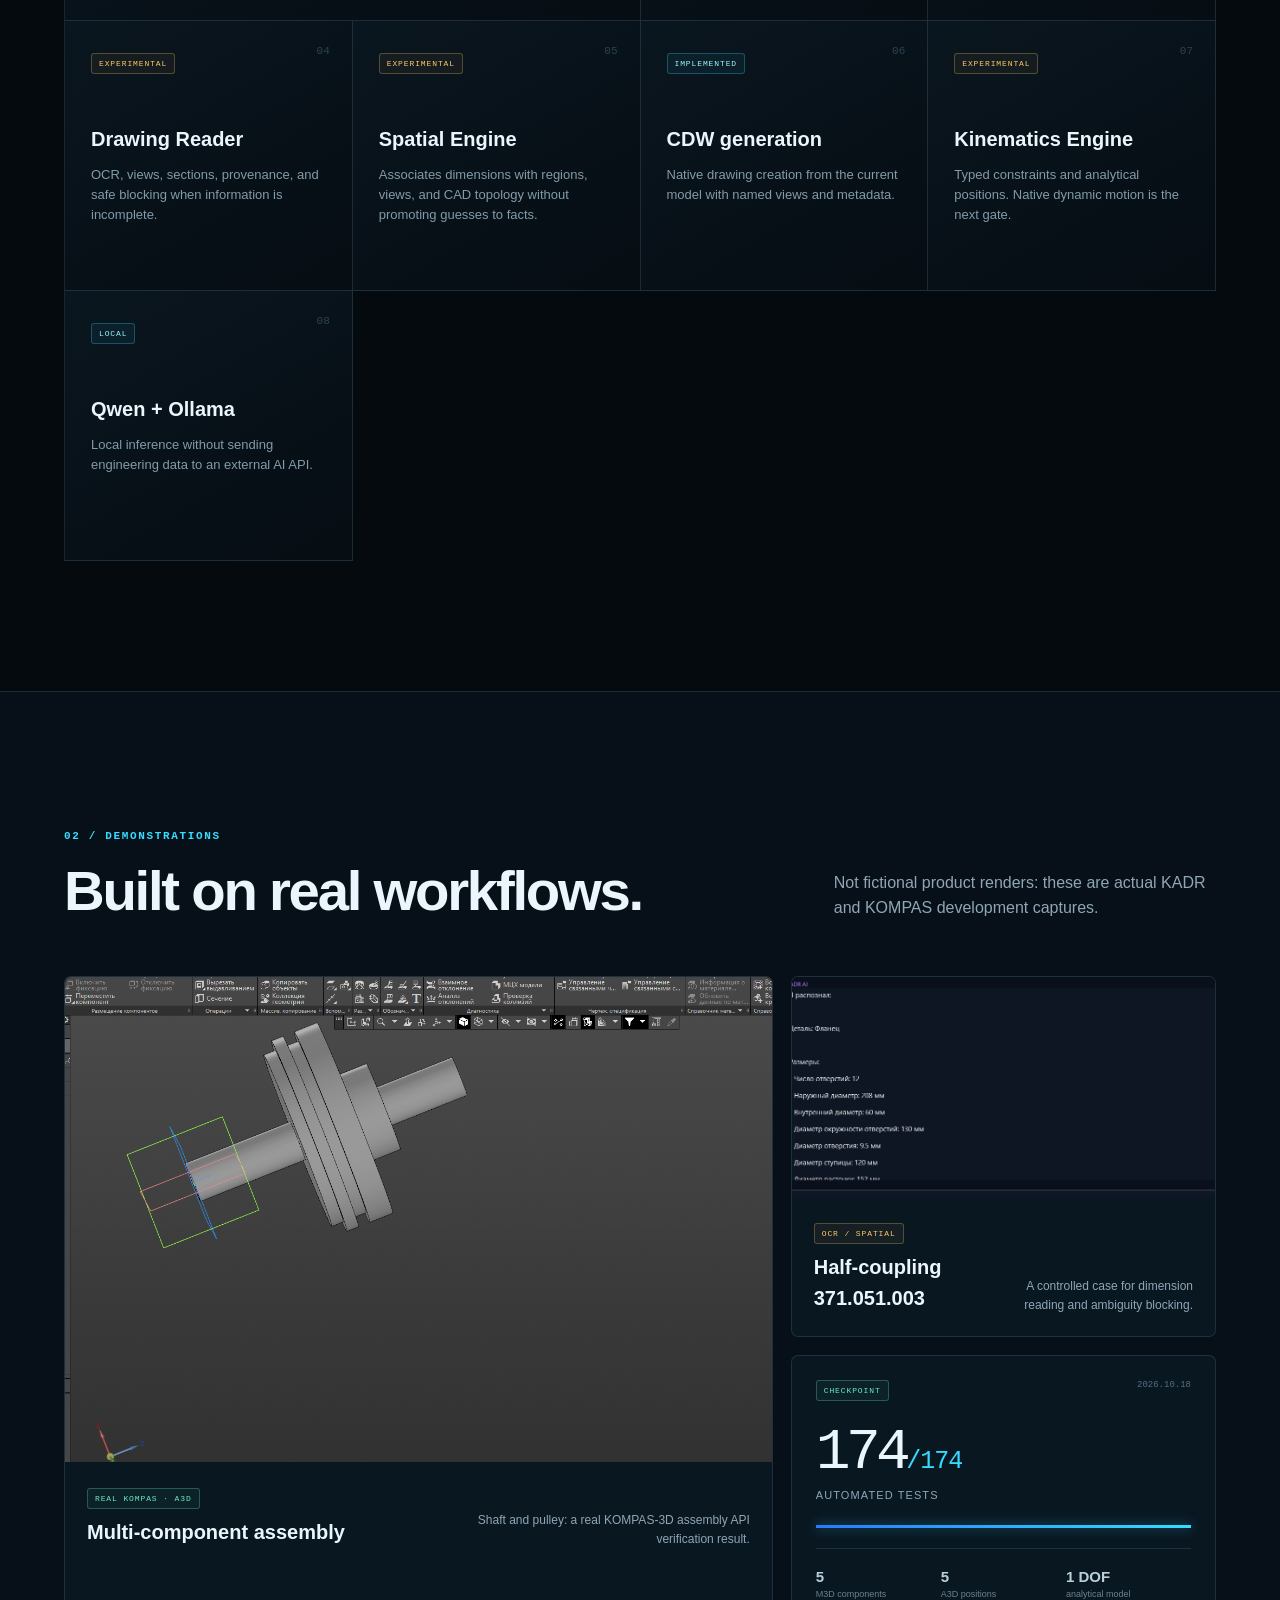
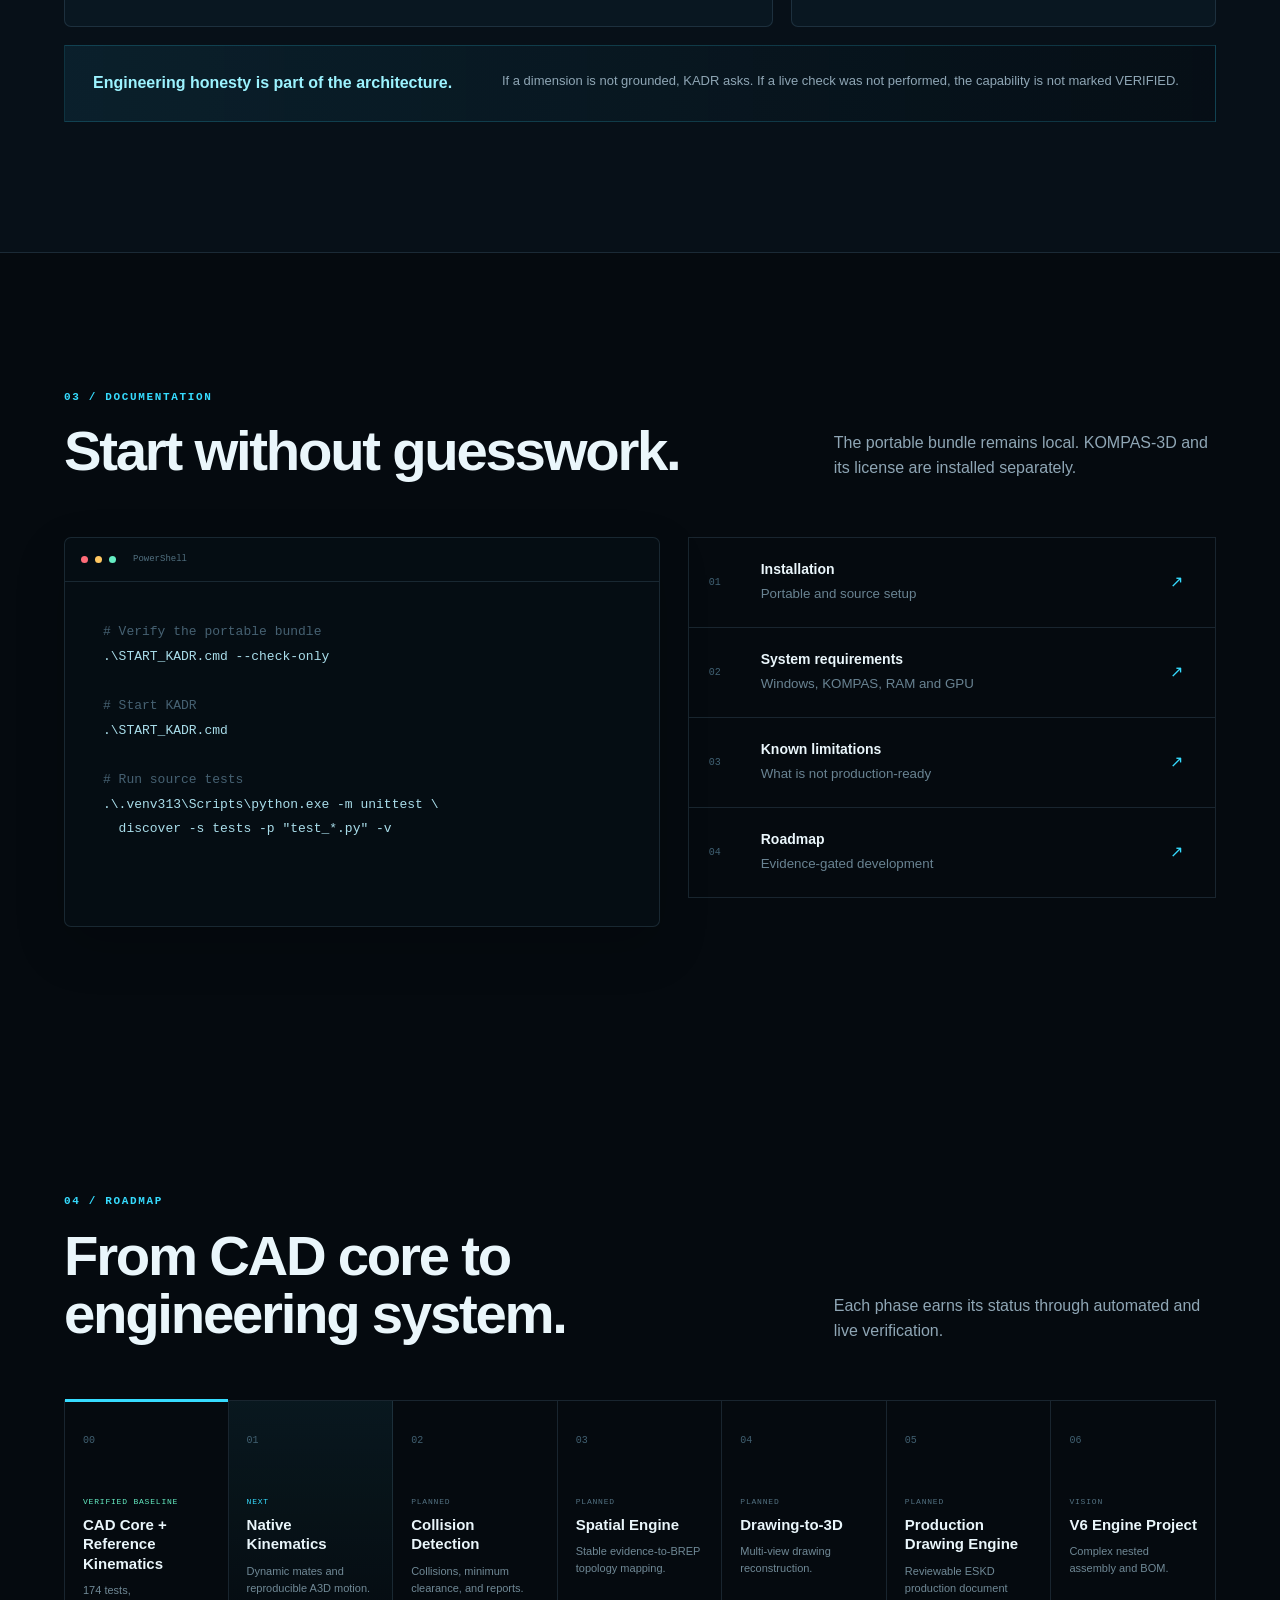
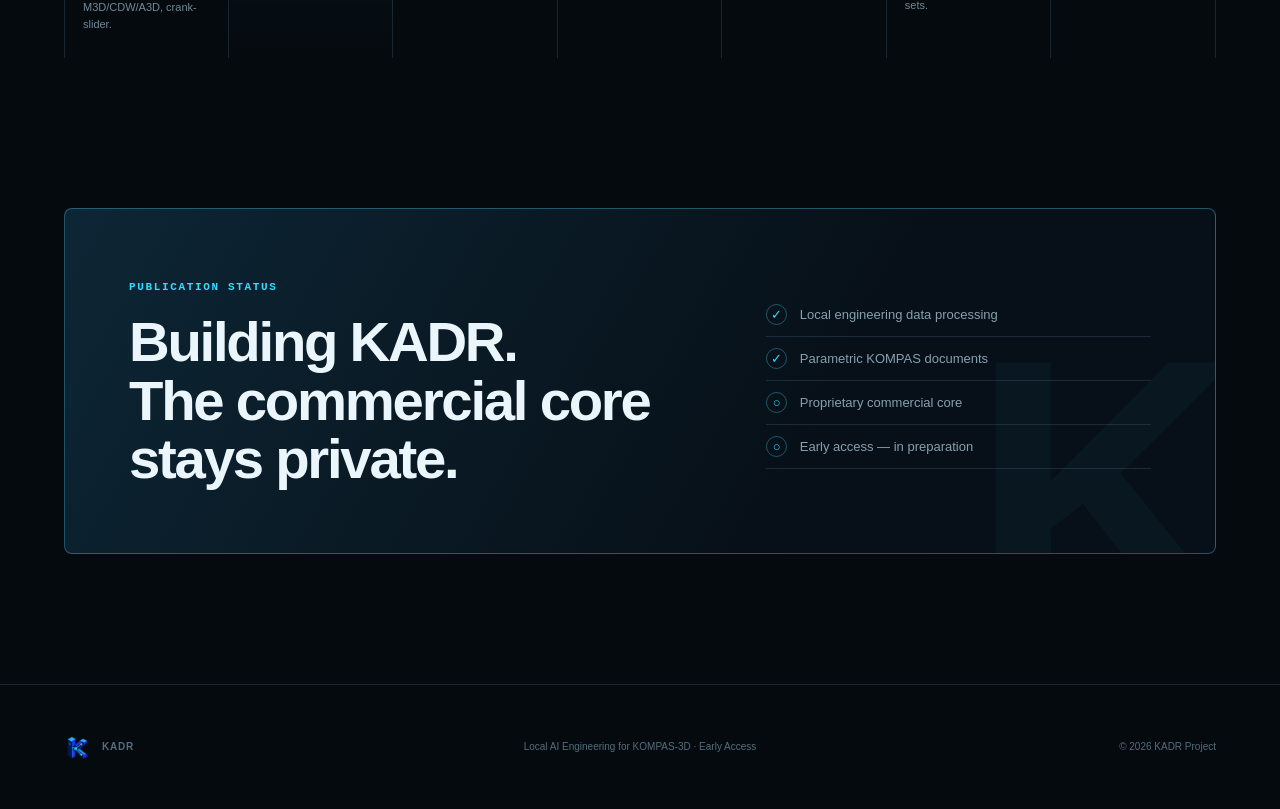
==== commit 277dd222: "Normalize website text files" ====
--- a/website/en/index.html
+++ b/website/en/index.html
@@ -98,4 +98,3 @@
   <script src="../app.js" defer></script>
 </body>
 </html>
-
--- a/website/styles.css
+++ b/website/styles.css
@@ -1,139 +1,138 @@
-:root {
-  --bg: #050a0f;
-  --bg-soft: #08121b;
-  --panel: #0b1721;
-  --panel-2: #0f1f2b;
-  --line: rgba(132, 182, 210, .16);
-  --line-strong: rgba(76, 218, 255, .34);
-  --text: #eaf6fb;
-  --muted: #8fa6b5;
-  --cyan: #36dcff;
-  --cyan-soft: #9cf3ff;
-  --blue: #287bff;
-  --green: #65edc3;
-  --amber: #ffc76a;
-  --max: 1440px;
-  color-scheme: dark;
-  font-family: Inter, "Segoe UI", Arial, sans-serif;
-}
-
-* { box-sizing: border-box; }
-html { scroll-behavior: smooth; }
-body { margin: 0; color: var(--text); background: var(--bg); font-size: 16px; line-height: 1.55; overflow-x: hidden; }
-a { color: inherit; text-decoration: none; }
-img { max-width: 100%; display: block; }
-button { font: inherit; }
-.skip-link { position: fixed; left: 16px; top: -80px; z-index: 100; padding: 10px 14px; color: #001018; background: var(--cyan); border-radius: 6px; }
-.skip-link:focus { top: 16px; }
-
-.site-header { position: fixed; inset: 0 0 auto; z-index: 50; height: 72px; padding: 0 clamp(22px, 4vw, 72px); display: flex; align-items: center; justify-content: space-between; border-bottom: 1px solid transparent; transition: .25s ease; }
-.site-header.scrolled { background: rgba(5, 10, 15, .83); backdrop-filter: blur(18px); border-color: var(--line); }
-.brand { display: inline-flex; align-items: center; gap: 10px; font-weight: 800; letter-spacing: .08em; }
-.brand img { object-fit: contain; }
-.brand small { margin-left: 3px; color: #607887; font-size: 9px; letter-spacing: .2em; }
-.nav { display: flex; align-items: center; gap: clamp(18px, 2.5vw, 40px); color: #a9bbc6; font-size: 13px; font-weight: 600; }
-.nav a { transition: color .2s ease; }
-.nav a:hover, .nav a:focus-visible { color: var(--cyan); }
-.nav .lang { padding: 7px 10px; border: 1px solid var(--line-strong); border-radius: 5px; color: var(--cyan-soft); }
-.menu-button { display: none; width: 40px; height: 40px; border: 1px solid var(--line); background: var(--panel); border-radius: 7px; }
-.menu-button span { display: block; width: 18px; height: 1px; margin: 5px auto; background: var(--text); }
-
-.hero { min-height: 850px; position: relative; isolation: isolate; padding: 150px max(5vw, calc((100vw - var(--max)) / 2)) 85px; display: grid; grid-template-columns: minmax(390px, .82fr) minmax(620px, 1.35fr); gap: clamp(42px, 6vw, 100px); align-items: center; overflow: hidden; }
-.hero::before { content: ""; position: absolute; inset: -20% -10% auto auto; width: 58vw; height: 60vw; border-radius: 50%; background: radial-gradient(circle, rgba(0, 167, 255, .16), rgba(0, 0, 0, 0) 64%); z-index: -2; }
-.hero-grid { position: absolute; inset: 0; opacity: .27; z-index: -3; background-image: linear-gradient(rgba(63, 128, 160, .11) 1px, transparent 1px), linear-gradient(90deg, rgba(63, 128, 160, .11) 1px, transparent 1px); background-size: 64px 64px; mask-image: linear-gradient(to bottom, #000, transparent 80%); }
-.hero-grid::after { content: ""; position: absolute; inset: 0; background: linear-gradient(90deg, var(--bg) 0%, transparent 38%, transparent 70%, var(--bg) 100%); }
-.eyebrow, .kicker { color: var(--cyan); font-family: Consolas, "Cascadia Mono", monospace; font-size: 11px; font-weight: 700; letter-spacing: .15em; text-transform: uppercase; }
-.eyebrow { display: inline-flex; align-items: center; gap: 9px; padding: 7px 10px; border: 1px solid rgba(54, 220, 255, .23); background: rgba(8, 25, 36, .55); border-radius: 4px; }
-.live-dot { width: 6px; height: 6px; border-radius: 50%; background: var(--green); box-shadow: 0 0 14px var(--green); }
-h1 { max-width: 780px; margin: 28px 0 22px; font-size: clamp(50px, 5.7vw, 88px); line-height: .96; letter-spacing: -.052em; font-weight: 720; }
-h1 span { color: transparent; -webkit-text-stroke: 1px rgba(155, 238, 255, .76); }
-.lead { max-width: 650px; margin: 0; color: #aebfca; font-size: clamp(17px, 1.35vw, 21px); line-height: 1.65; }
-.hero-actions { margin-top: 34px; display: flex; gap: 12px; flex-wrap: wrap; }
-.button { min-width: 150px; height: 48px; padding: 0 18px; display: inline-flex; align-items: center; justify-content: space-between; gap: 22px; border-radius: 5px; border: 1px solid var(--line-strong); font-size: 13px; font-weight: 700; letter-spacing: .04em; }
-.button.primary { color: #001219; background: var(--cyan); border-color: var(--cyan); box-shadow: 0 0 28px rgba(54, 220, 255, .14); }
-.button.secondary { background: rgba(12, 27, 38, .7); }
-.button:hover { transform: translateY(-2px); }
-.button-note { max-width: 450px; margin: 12px 0 0; color: #5e7787; font-size: 11px; }
-.hero-metrics { margin-top: 50px; display: grid; grid-template-columns: repeat(3, 1fr); border-top: 1px solid var(--line); }
-.hero-metrics div { padding: 20px 16px 0 0; display: flex; flex-direction: column; }
-.hero-metrics strong { color: var(--cyan-soft); font-family: Consolas, monospace; font-size: 20px; }
-.hero-metrics span { color: #6e8594; font-size: 10px; letter-spacing: .11em; text-transform: uppercase; }
-
-.hero-visual { perspective: 1600px; }
-.app-shell { width: 100%; min-width: 820px; overflow: hidden; background: rgba(7, 17, 26, .93); border: 1px solid rgba(80, 198, 236, .3); border-radius: 10px; box-shadow: -30px 50px 90px rgba(0, 0, 0, .47), 0 0 60px rgba(24, 169, 238, .07); transform: rotateY(-6deg) rotateX(2deg); transform-origin: center; }
-.app-topbar { height: 42px; padding: 0 14px; display: flex; align-items: center; gap: 7px; border-bottom: 1px solid var(--line); color: #65808f; font: 10px Consolas, monospace; }
-.app-topbar > span { width: 7px; height: 7px; border-radius: 50%; background: #233947; }.app-topbar > span:nth-child(1){background:#ff6b75}.app-topbar > span:nth-child(2){background:#ffc45c}.app-topbar > span:nth-child(3){background:#4de0b5}
-.app-topbar b { margin-left: 12px; color: #9eb2bd; font-weight: 500; }.app-topbar em { margin-left: auto; color: var(--green); font-style: normal; letter-spacing: .12em; }
-.app-body { height: 470px; display: grid; grid-template-columns: 145px minmax(380px, 1fr) 205px; }
-.model-tree, .ai-panel { padding: 20px 13px; background: rgba(6, 13, 20, .65); font-size: 10px; color: #718998; }
-.model-tree { border-right: 1px solid var(--line); }.ai-panel { border-left: 1px solid var(--line); }
-.model-tree small, .ai-panel small { display: block; margin-bottom: 20px; font: 9px Consolas, monospace; letter-spacing: .13em; color: #546d7c; }
-.tree-item { margin: 2px 0; padding: 8px 8px; border-radius: 3px; white-space: nowrap; }.tree-item.indent { padding-left: 22px; }.tree-item.active { color: var(--cyan); background: rgba(54, 220, 255, .07); }
-.viewport { position: relative; overflow: hidden; background: radial-gradient(circle at 58% 40%, #10283a, #07121a 68%); }
-.viewport::after { content: ""; position: absolute; inset: 0; background: linear-gradient(135deg, transparent 40%, rgba(54, 220, 255, .025)); pointer-events: none; }
-.viewport svg { width: 100%; height: 100%; }.cad-grid path { stroke: #234055; stroke-width: 1; opacity: .45; fill: none; }.rod { stroke: #2cbde8; stroke-width: 18; stroke-linecap: round; }.crank { stroke: #2c9ad4; stroke-width: 22; stroke-linecap: round; }
-.axis { position: absolute; left: 18px; bottom: 18px; display: flex; gap: 5px; }.axis i { width: 22px; height: 22px; border-radius: 50%; display: grid; place-items: center; background: #102737; color: var(--cyan); font: 9px Consolas, monospace; }
-.viewport-label { position: absolute; right: 18px; top: 18px; padding: 9px 12px; background: rgba(3, 12, 19, .7); border: 1px solid var(--line); border-radius: 4px; display: flex; flex-direction: column; }.viewport-label span { color: #587484; font: 8px Consolas, monospace; letter-spacing: .12em; }.viewport-label strong { color: var(--cyan-soft); font: 18px Consolas, monospace; }
-.ai-bubble { padding: 10px; margin-bottom: 18px; border-left: 2px solid var(--cyan); color: #b6c6cf; background: #0d1e29; line-height: 1.45; }.plan-line { display: flex; align-items: center; gap: 7px; padding: 9px 0; border-bottom: 1px solid rgba(128, 176, 200, .09); }.plan-line i { width: 16px; height: 16px; display: grid; place-items: center; border-radius: 50%; font-style: normal; }.plan-line.ok i { color: var(--green); border: 1px solid rgba(101, 237, 195, .3); }.plan-line.warn i { color: var(--amber); border: 1px solid rgba(255, 199, 106, .3); }.ai-panel button { width: 100%; margin-top: 28px; padding: 10px; color: #06141b; background: var(--cyan); border: 0; border-radius: 3px; font-size: 9px; font-weight: 800; }
-.app-status { height: 32px; padding: 0 14px; display: flex; align-items: center; gap: 24px; border-top: 1px solid var(--line); color: #557181; font: 9px Consolas, monospace; }.app-status span:first-child { margin-right: auto; color: #85a4b4; }.app-status i { display: inline-block; width: 5px; height: 5px; margin-right: 5px; background: var(--green); border-radius: 50%; box-shadow: 0 0 7px var(--green); }
-
-.signal-strip { min-height: 74px; padding: 0 max(5vw, calc((100vw - var(--max)) / 2)); display: flex; align-items: center; justify-content: space-between; gap: 30px; border-block: 1px solid var(--line); color: #405c6d; font: 10px Consolas, monospace; letter-spacing: .2em; overflow: hidden; }
-.signal-strip span::before { content: "+"; margin-right: 12px; color: var(--cyan); }
-.section { max-width: var(--max); margin: 0 auto; padding: 130px 5vw; }
-.section-heading { margin-bottom: 56px; display: grid; grid-template-columns: 1.3fr .7fr; gap: 60px; align-items: end; }
-.section-heading h2, .publication h2 { margin: 15px 0 0; font-size: clamp(36px, 4.4vw, 64px); line-height: 1.04; letter-spacing: -.04em; }
-.section-heading p { max-width: 480px; margin: 0; color: var(--muted); }
-.capability-grid { display: grid; grid-template-columns: repeat(4, 1fr); border-top: 1px solid var(--line); border-left: 1px solid var(--line); }
-.capability { min-height: 270px; position: relative; padding: 28px 26px; border-right: 1px solid var(--line); border-bottom: 1px solid var(--line); background: linear-gradient(150deg, rgba(14, 32, 44, .57), rgba(6, 14, 21, .6)); transition: .25s ease; }
-.capability:hover { z-index: 2; border-color: var(--line-strong); background: #0b1a25; transform: translateY(-3px); box-shadow: 0 18px 40px rgba(0, 0, 0, .23); }
-.capability.feature { grid-column: span 2; }
-.capability > b { position: absolute; right: 22px; top: 24px; color: #294352; font: 11px Consolas, monospace; }
-.capability h3 { margin: 50px 0 10px; font-size: 20px; }.capability p { max-width: 390px; margin: 0; color: #829ba9; font-size: 13px; }.capability.feature p { font-size: 15px; }
-.status { display: inline-flex; align-items: center; min-height: 21px; padding: 0 7px; border: 1px solid; border-radius: 3px; font: 8px Consolas, monospace; letter-spacing: .11em; }.status.implemented { color: var(--cyan-soft); border-color: rgba(54, 220, 255, .28); background: rgba(54, 220, 255, .06); }.status.verified { color: var(--green); border-color: rgba(101, 237, 195, .28); background: rgba(101, 237, 195, .05); }.status.experimental { color: var(--amber); border-color: rgba(255, 199, 106, .28); background: rgba(255, 199, 106, .05); }
-.mini-command { max-width: 430px; margin-top: 25px; padding: 11px 13px; display: flex; align-items: center; justify-content: space-between; gap: 15px; color: #8fb3c5; background: #061019; border: 1px solid rgba(84, 164, 200, .16); font: 10px Consolas, monospace; }.mini-command i { color: var(--cyan); font-style: normal; }
-
-.demos { max-width: none; padding-inline: max(5vw, calc((100vw - var(--max)) / 2)); background: #071018; border-block: 1px solid var(--line); }
-.demo-grid { display: grid; grid-template-columns: 1.25fr .75fr; gap: 18px; }.demo-card { margin: 0; overflow: hidden; border: 1px solid var(--line); border-radius: 7px; background: #091721; }.demo-card.wide { grid-row: span 2; }.image-frame { height: 485px; overflow: hidden; background: #03090e; }.image-frame img { width: 100%; height: 100%; object-fit: cover; object-position: center; filter: saturate(.77) contrast(1.04); transition: transform .7s ease, filter .5s ease; }.image-frame img.focus-assembly { transform: scale(1.15); transform-origin: 60% 45%; }.image-frame.contain { height: 220px; }.image-frame.contain img { object-fit: cover; object-position: left center; }.demo-card:hover img { transform: scale(1.015); filter: saturate(.95) contrast(1.03); }.demo-card:hover img.focus-assembly { transform: scale(1.18); }
-.demo-card figcaption { padding: 22px; display: flex; justify-content: space-between; gap: 24px; align-items: end; }.demo-card h3 { margin: 8px 0 0; font-size: 20px; }.demo-card figcaption p { max-width: 300px; margin: 0; color: var(--muted); font-size: 12px; text-align: right; }
-.data-card { padding: 24px; }.data-top { display: flex; justify-content: space-between; color: #546e7e; font: 9px Consolas, monospace; }.big-number { display: block; margin-top: 23px; font: 58px/1 Consolas, monospace; letter-spacing: -.08em; color: var(--text); }.big-number span { color: var(--cyan); font-size: 25px; letter-spacing: -.04em; }.data-card > p { margin: 5px 0 20px; color: var(--muted); font-size: 11px; text-transform: uppercase; letter-spacing: .1em; }.bar { height: 3px; margin-bottom: 20px; background: #152c3b; }.bar i { display: block; width: 100%; height: 100%; background: linear-gradient(90deg, var(--blue), var(--cyan)); box-shadow: 0 0 12px rgba(54, 220, 255, .5); }.data-card ul { margin: 0; padding: 0; display: grid; grid-template-columns: repeat(3, 1fr); list-style: none; border-top: 1px solid var(--line); }.data-card li { padding-top: 16px; color: #698392; font-size: 9px; }.data-card li b { display: block; color: #b8d0dc; font-size: 15px; }
-.truth-banner { margin-top: 18px; padding: 25px 28px; display: grid; grid-template-columns: .7fr 1.3fr; gap: 40px; border: 1px solid rgba(54, 220, 255, .18); background: linear-gradient(90deg, rgba(17, 68, 88, .3), rgba(5, 13, 20, .6)); }.truth-banner strong { color: var(--cyan-soft); }.truth-banner span { color: var(--muted); font-size: 13px; }
-
-.docs-layout { display: grid; grid-template-columns: 1.06fr .94fr; gap: 28px; }.terminal { min-height: 390px; overflow: hidden; border: 1px solid var(--line); border-radius: 7px; background: #050d13; box-shadow: 0 20px 50px rgba(0, 0, 0, .18); }.terminal-bar { height: 44px; padding: 0 16px; display: flex; align-items: center; gap: 7px; border-bottom: 1px solid var(--line); }.terminal-bar i { width: 7px; height: 7px; border-radius: 50%; background: #2d4553; }.terminal-bar i:first-child { background: #ff6c79; }.terminal-bar i:nth-child(2) { background: #ffc761; }.terminal-bar i:nth-child(3) { background: var(--green); }.terminal-bar span { margin-left: 10px; color: #527080; font: 9px Consolas, monospace; }.terminal pre { margin: 0; padding: 38px; color: #a9ddea; font: 13px/1.9 Consolas, "Cascadia Mono", monospace; white-space: pre-wrap; }.terminal .muted { color: #466172; }
-.doc-links { display: flex; flex-direction: column; border-top: 1px solid var(--line); }.doc-links a { min-height: 90px; padding: 16px 20px; display: grid; grid-template-columns: 38px 1fr 25px; align-items: center; gap: 14px; border: 1px solid var(--line); border-top: 0; transition: .2s ease; }.doc-links a:hover { background: #0b1a24; border-color: var(--line-strong); }.doc-links > a > span { color: #406173; font: 10px Consolas, monospace; }.doc-links strong { display: block; font-size: 14px; }.doc-links small { color: #698392; }.doc-links b { color: var(--cyan); font-weight: 400; }
-
-.roadmap-section { padding-bottom: 80px; }.roadmap { margin: 0; padding: 0; display: grid; grid-template-columns: repeat(7, 1fr); list-style: none; border-top: 1px solid var(--line); }.roadmap li { min-height: 245px; position: relative; padding: 25px 18px; border-right: 1px solid var(--line); }.roadmap li:first-child { border-left: 1px solid var(--line); }.roadmap li::before { content: ""; position: absolute; left: 0; top: -2px; width: 0; height: 3px; background: var(--cyan); transition: width .35s ease; }.roadmap li:hover::before, .roadmap li.done::before { width: 100%; }.roadmap li.next { background: linear-gradient(to bottom, rgba(54, 220, 255, .065), transparent); }.roadmap li > span { color: #416071; font: 10px Consolas, monospace; }.roadmap li small { display: block; margin-top: 46px; color: #537181; font: 8px Consolas, monospace; letter-spacing: .1em; }.roadmap li.done small { color: var(--green); }.roadmap li.next small { color: var(--cyan); }.roadmap h3 { margin: 9px 0; font-size: 15px; line-height: 1.3; }.roadmap p { margin: 0; color: #708996; font-size: 11px; }
-
-.publication { padding-top: 70px; }.publication-card { position: relative; overflow: hidden; padding: clamp(35px, 5vw, 72px); display: grid; grid-template-columns: 1.2fr .8fr; gap: 60px; align-items: center; border: 1px solid var(--line-strong); border-radius: 8px; background: linear-gradient(120deg, #0d2635, #071018 65%); }.publication-card::after { content: "K"; position: absolute; right: -30px; bottom: -130px; color: rgba(54, 220, 255, .035); font-size: 380px; font-weight: 900; line-height: 1; }.publication-checks { position: relative; z-index: 2; }.publication-checks p { margin: 0; padding: 11px 0; border-bottom: 1px solid var(--line); color: #86a0ae; font-size: 13px; }.publication-checks i { display: inline-grid; width: 21px; height: 21px; margin-right: 9px; place-items: center; border: 1px solid var(--line-strong); border-radius: 50%; color: var(--cyan); font-style: normal; }
-
-footer { max-width: var(--max); min-height: 125px; margin: 0 auto; padding: 0 5vw; display: grid; grid-template-columns: 1fr auto 1fr; gap: 30px; align-items: center; color: #536d7c; font-size: 10px; border-top: 1px solid var(--line); }footer p:last-child { text-align: right; }
-.reveal { opacity: 0; transform: translateY(18px); transition: opacity .7s ease, transform .7s ease; }.reveal.visible { opacity: 1; transform: none; }
-
-.docs-page { max-width: var(--max); min-height: 100vh; margin: 0 auto; padding: 125px 5vw 100px; display: grid; grid-template-columns: 220px minmax(0, 860px); gap: clamp(50px, 8vw, 130px); }
-.docs-sidebar { position: sticky; top: 105px; align-self: start; display: flex; flex-direction: column; padding: 18px 0; border-top: 1px solid var(--line-strong); border-bottom: 1px solid var(--line); }
-.docs-sidebar span { padding: 0 12px 14px; color: var(--cyan); font: 9px Consolas, monospace; letter-spacing: .14em; text-transform: uppercase; }.docs-sidebar a { padding: 9px 12px; color: #6f8998; font-size: 12px; border-left: 1px solid transparent; }.docs-sidebar a:hover { color: var(--text); border-color: var(--cyan); background: rgba(54,220,255,.04); }
-.docs-hero { padding-bottom: 70px; border-bottom: 1px solid var(--line); }.docs-hero h1 { max-width: 820px; margin-top: 18px; font-size: clamp(46px, 6vw, 76px); }.docs-hero p { max-width: 620px; color: var(--muted); font-size: 18px; }
-.docs-content > section { position: relative; padding: 65px 0; border-bottom: 1px solid var(--line); }.docs-content section h2 { margin: 0 0 24px; font-size: 31px; letter-spacing: -.025em; }.docs-content section p, .docs-content li { color: #91a8b5; }.docs-content li { margin: 10px 0; }.docs-content code { padding: 2px 5px; color: var(--cyan-soft); background: #0a1a24; border: 1px solid var(--line); border-radius: 3px; font: 12px Consolas, monospace; }.doc-index { position: absolute; right: 0; top: 70px; color: #2e4b5c; font: 11px Consolas, monospace; }
-.callout { margin-top: 28px; padding: 18px 20px; color: #a3bac6; background: rgba(54,220,255,.055); border-left: 2px solid var(--cyan); font-size: 13px; }.spec-table { border-top: 1px solid var(--line); }.spec-table div { padding: 14px 0; display: grid; grid-template-columns: 150px 1fr; gap: 20px; border-bottom: 1px solid var(--line); }.spec-table b { color: #6e8999; font: 10px Consolas, monospace; text-transform: uppercase; }.spec-table span { color: #aec0ca; font-size: 13px; }.command-list { display: grid; gap: 10px; }.command-list code { padding: 15px; display: block; }.status-legend p { padding: 12px 0; margin: 0; display: flex; align-items: center; gap: 14px; border-bottom: 1px solid var(--line); font-size: 13px; }
-
-@media (max-width: 1180px) {
-  .hero { min-height: auto; grid-template-columns: 1fr; padding-top: 135px; }.hero-copy { max-width: 780px; }.hero-visual { width: 1040px; max-width: 105%; }.app-shell { transform: none; transform-origin: left center; }.capability-grid { grid-template-columns: repeat(2, 1fr); }.roadmap { grid-template-columns: repeat(4, 1fr); }.roadmap li { border-bottom: 1px solid var(--line); }
-}
-
-@media (max-width: 780px) {
-  .site-header { height: 62px; padding-inline: 18px; }.brand small { display: none; }.menu-button { display: block; }.nav { position: absolute; left: 12px; right: 12px; top: 66px; padding: 15px; display: none; flex-direction: column; align-items: stretch; gap: 0; border: 1px solid var(--line); border-radius: 7px; background: rgba(6, 14, 21, .97); backdrop-filter: blur(18px); }.nav.open { display: flex; }.nav a { padding: 12px; }.nav .lang { margin-top: 7px; text-align: center; }
-  .hero { padding: 115px 20px 60px; gap: 48px; }.hero h1 { font-size: clamp(43px, 13vw, 64px); }.hero-metrics { grid-template-columns: repeat(3, minmax(0, 1fr)); }.hero-metrics strong { font-size: 16px; }.hero-visual { width: 840px; max-width: none; transform: scale(.61); transform-origin: left top; margin-bottom: -190px; }.app-shell { min-width: 820px; }
-  .signal-strip { padding: 0 20px; justify-content: flex-start; }.signal-strip span:nth-child(n+3) { display: none; }.section { padding: 90px 20px; }.section-heading { grid-template-columns: 1fr; gap: 20px; margin-bottom: 38px; }.capability-grid { grid-template-columns: 1fr; }.capability.feature { grid-column: auto; }.capability { min-height: 230px; }
-  .demo-grid { grid-template-columns: 1fr; }.demo-card.wide { grid-row: auto; }.image-frame { height: 300px; }.image-frame.contain { height: 210px; }.demo-card figcaption { align-items: start; flex-direction: column; }.demo-card figcaption p { text-align: left; }.truth-banner { grid-template-columns: 1fr; gap: 12px; }
-  .docs-layout { grid-template-columns: 1fr; }.terminal pre { padding: 25px 18px; font-size: 11px; }.roadmap { grid-template-columns: 1fr 1fr; }.roadmap li { min-height: 210px; }.publication-card { grid-template-columns: 1fr; gap: 30px; }.publication-card h2 { font-size: 38px; }
-  footer { grid-template-columns: 1fr; padding-block: 35px; gap: 12px; }footer p { margin: 0; }footer p:last-child { text-align: left; }
-  .docs-page { padding: 100px 20px 70px; grid-template-columns: 1fr; }.docs-sidebar { display: none; }.docs-hero { padding-bottom: 50px; }.docs-content > section { padding: 50px 0; }.doc-index { top: 55px; }.spec-table div { grid-template-columns: 110px 1fr; }.status-legend p { align-items: flex-start; flex-direction: column; gap: 8px; }
-}
-
-@media (max-width: 440px) {
-  .hero-actions { display: grid; }.button { width: 100%; }.hero-metrics span { font-size: 8px; }.hero-visual { transform: scale(.47); margin-bottom: -245px; }.data-card ul { grid-template-columns: 1fr; }.data-card li { display: flex; align-items: baseline; gap: 8px; }.data-card li b { display: inline; }.roadmap { grid-template-columns: 1fr; }.roadmap li { min-height: 175px; }.roadmap li small { margin-top: 28px; }
-}
-
-@media (prefers-reduced-motion: reduce) {
-  html { scroll-behavior: auto; }*, *::before, *::after { animation: none !important; transition-duration: .01ms !important; }.reveal { opacity: 1; transform: none; }
-}
-
+:root {
+  --bg: #050a0f;
+  --bg-soft: #08121b;
+  --panel: #0b1721;
+  --panel-2: #0f1f2b;
+  --line: rgba(132, 182, 210, .16);
+  --line-strong: rgba(76, 218, 255, .34);
+  --text: #eaf6fb;
+  --muted: #8fa6b5;
+  --cyan: #36dcff;
+  --cyan-soft: #9cf3ff;
+  --blue: #287bff;
+  --green: #65edc3;
+  --amber: #ffc76a;
+  --max: 1440px;
+  color-scheme: dark;
+  font-family: Inter, "Segoe UI", Arial, sans-serif;
+}
+
+* { box-sizing: border-box; }
+html { scroll-behavior: smooth; }
+body { margin: 0; color: var(--text); background: var(--bg); font-size: 16px; line-height: 1.55; overflow-x: hidden; }
+a { color: inherit; text-decoration: none; }
+img { max-width: 100%; display: block; }
+button { font: inherit; }
+.skip-link { position: fixed; left: 16px; top: -80px; z-index: 100; padding: 10px 14px; color: #001018; background: var(--cyan); border-radius: 6px; }
+.skip-link:focus { top: 16px; }
+
+.site-header { position: fixed; inset: 0 0 auto; z-index: 50; height: 72px; padding: 0 clamp(22px, 4vw, 72px); display: flex; align-items: center; justify-content: space-between; border-bottom: 1px solid transparent; transition: .25s ease; }
+.site-header.scrolled { background: rgba(5, 10, 15, .83); backdrop-filter: blur(18px); border-color: var(--line); }
+.brand { display: inline-flex; align-items: center; gap: 10px; font-weight: 800; letter-spacing: .08em; }
+.brand img { object-fit: contain; }
+.brand small { margin-left: 3px; color: #607887; font-size: 9px; letter-spacing: .2em; }
+.nav { display: flex; align-items: center; gap: clamp(18px, 2.5vw, 40px); color: #a9bbc6; font-size: 13px; font-weight: 600; }
+.nav a { transition: color .2s ease; }
+.nav a:hover, .nav a:focus-visible { color: var(--cyan); }
+.nav .lang { padding: 7px 10px; border: 1px solid var(--line-strong); border-radius: 5px; color: var(--cyan-soft); }
+.menu-button { display: none; width: 40px; height: 40px; border: 1px solid var(--line); background: var(--panel); border-radius: 7px; }
+.menu-button span { display: block; width: 18px; height: 1px; margin: 5px auto; background: var(--text); }
+
+.hero { min-height: 850px; position: relative; isolation: isolate; padding: 150px max(5vw, calc((100vw - var(--max)) / 2)) 85px; display: grid; grid-template-columns: minmax(390px, .82fr) minmax(620px, 1.35fr); gap: clamp(42px, 6vw, 100px); align-items: center; overflow: hidden; }
+.hero::before { content: ""; position: absolute; inset: -20% -10% auto auto; width: 58vw; height: 60vw; border-radius: 50%; background: radial-gradient(circle, rgba(0, 167, 255, .16), rgba(0, 0, 0, 0) 64%); z-index: -2; }
+.hero-grid { position: absolute; inset: 0; opacity: .27; z-index: -3; background-image: linear-gradient(rgba(63, 128, 160, .11) 1px, transparent 1px), linear-gradient(90deg, rgba(63, 128, 160, .11) 1px, transparent 1px); background-size: 64px 64px; mask-image: linear-gradient(to bottom, #000, transparent 80%); }
+.hero-grid::after { content: ""; position: absolute; inset: 0; background: linear-gradient(90deg, var(--bg) 0%, transparent 38%, transparent 70%, var(--bg) 100%); }
+.eyebrow, .kicker { color: var(--cyan); font-family: Consolas, "Cascadia Mono", monospace; font-size: 11px; font-weight: 700; letter-spacing: .15em; text-transform: uppercase; }
+.eyebrow { display: inline-flex; align-items: center; gap: 9px; padding: 7px 10px; border: 1px solid rgba(54, 220, 255, .23); background: rgba(8, 25, 36, .55); border-radius: 4px; }
+.live-dot { width: 6px; height: 6px; border-radius: 50%; background: var(--green); box-shadow: 0 0 14px var(--green); }
+h1 { max-width: 780px; margin: 28px 0 22px; font-size: clamp(50px, 5.7vw, 88px); line-height: .96; letter-spacing: -.052em; font-weight: 720; }
+h1 span { color: transparent; -webkit-text-stroke: 1px rgba(155, 238, 255, .76); }
+.lead { max-width: 650px; margin: 0; color: #aebfca; font-size: clamp(17px, 1.35vw, 21px); line-height: 1.65; }
+.hero-actions { margin-top: 34px; display: flex; gap: 12px; flex-wrap: wrap; }
+.button { min-width: 150px; height: 48px; padding: 0 18px; display: inline-flex; align-items: center; justify-content: space-between; gap: 22px; border-radius: 5px; border: 1px solid var(--line-strong); font-size: 13px; font-weight: 700; letter-spacing: .04em; }
+.button.primary { color: #001219; background: var(--cyan); border-color: var(--cyan); box-shadow: 0 0 28px rgba(54, 220, 255, .14); }
+.button.secondary { background: rgba(12, 27, 38, .7); }
+.button:hover { transform: translateY(-2px); }
+.button-note { max-width: 450px; margin: 12px 0 0; color: #5e7787; font-size: 11px; }
+.hero-metrics { margin-top: 50px; display: grid; grid-template-columns: repeat(3, 1fr); border-top: 1px solid var(--line); }
+.hero-metrics div { padding: 20px 16px 0 0; display: flex; flex-direction: column; }
+.hero-metrics strong { color: var(--cyan-soft); font-family: Consolas, monospace; font-size: 20px; }
+.hero-metrics span { color: #6e8594; font-size: 10px; letter-spacing: .11em; text-transform: uppercase; }
+
+.hero-visual { perspective: 1600px; }
+.app-shell { width: 100%; min-width: 820px; overflow: hidden; background: rgba(7, 17, 26, .93); border: 1px solid rgba(80, 198, 236, .3); border-radius: 10px; box-shadow: -30px 50px 90px rgba(0, 0, 0, .47), 0 0 60px rgba(24, 169, 238, .07); transform: rotateY(-6deg) rotateX(2deg); transform-origin: center; }
+.app-topbar { height: 42px; padding: 0 14px; display: flex; align-items: center; gap: 7px; border-bottom: 1px solid var(--line); color: #65808f; font: 10px Consolas, monospace; }
+.app-topbar > span { width: 7px; height: 7px; border-radius: 50%; background: #233947; }.app-topbar > span:nth-child(1){background:#ff6b75}.app-topbar > span:nth-child(2){background:#ffc45c}.app-topbar > span:nth-child(3){background:#4de0b5}
+.app-topbar b { margin-left: 12px; color: #9eb2bd; font-weight: 500; }.app-topbar em { margin-left: auto; color: var(--green); font-style: normal; letter-spacing: .12em; }
+.app-body { height: 470px; display: grid; grid-template-columns: 145px minmax(380px, 1fr) 205px; }
+.model-tree, .ai-panel { padding: 20px 13px; background: rgba(6, 13, 20, .65); font-size: 10px; color: #718998; }
+.model-tree { border-right: 1px solid var(--line); }.ai-panel { border-left: 1px solid var(--line); }
+.model-tree small, .ai-panel small { display: block; margin-bottom: 20px; font: 9px Consolas, monospace; letter-spacing: .13em; color: #546d7c; }
+.tree-item { margin: 2px 0; padding: 8px 8px; border-radius: 3px; white-space: nowrap; }.tree-item.indent { padding-left: 22px; }.tree-item.active { color: var(--cyan); background: rgba(54, 220, 255, .07); }
+.viewport { position: relative; overflow: hidden; background: radial-gradient(circle at 58% 40%, #10283a, #07121a 68%); }
+.viewport::after { content: ""; position: absolute; inset: 0; background: linear-gradient(135deg, transparent 40%, rgba(54, 220, 255, .025)); pointer-events: none; }
+.viewport svg { width: 100%; height: 100%; }.cad-grid path { stroke: #234055; stroke-width: 1; opacity: .45; fill: none; }.rod { stroke: #2cbde8; stroke-width: 18; stroke-linecap: round; }.crank { stroke: #2c9ad4; stroke-width: 22; stroke-linecap: round; }
+.axis { position: absolute; left: 18px; bottom: 18px; display: flex; gap: 5px; }.axis i { width: 22px; height: 22px; border-radius: 50%; display: grid; place-items: center; background: #102737; color: var(--cyan); font: 9px Consolas, monospace; }
+.viewport-label { position: absolute; right: 18px; top: 18px; padding: 9px 12px; background: rgba(3, 12, 19, .7); border: 1px solid var(--line); border-radius: 4px; display: flex; flex-direction: column; }.viewport-label span { color: #587484; font: 8px Consolas, monospace; letter-spacing: .12em; }.viewport-label strong { color: var(--cyan-soft); font: 18px Consolas, monospace; }
+.ai-bubble { padding: 10px; margin-bottom: 18px; border-left: 2px solid var(--cyan); color: #b6c6cf; background: #0d1e29; line-height: 1.45; }.plan-line { display: flex; align-items: center; gap: 7px; padding: 9px 0; border-bottom: 1px solid rgba(128, 176, 200, .09); }.plan-line i { width: 16px; height: 16px; display: grid; place-items: center; border-radius: 50%; font-style: normal; }.plan-line.ok i { color: var(--green); border: 1px solid rgba(101, 237, 195, .3); }.plan-line.warn i { color: var(--amber); border: 1px solid rgba(255, 199, 106, .3); }.ai-panel button { width: 100%; margin-top: 28px; padding: 10px; color: #06141b; background: var(--cyan); border: 0; border-radius: 3px; font-size: 9px; font-weight: 800; }
+.app-status { height: 32px; padding: 0 14px; display: flex; align-items: center; gap: 24px; border-top: 1px solid var(--line); color: #557181; font: 9px Consolas, monospace; }.app-status span:first-child { margin-right: auto; color: #85a4b4; }.app-status i { display: inline-block; width: 5px; height: 5px; margin-right: 5px; background: var(--green); border-radius: 50%; box-shadow: 0 0 7px var(--green); }
+
+.signal-strip { min-height: 74px; padding: 0 max(5vw, calc((100vw - var(--max)) / 2)); display: flex; align-items: center; justify-content: space-between; gap: 30px; border-block: 1px solid var(--line); color: #405c6d; font: 10px Consolas, monospace; letter-spacing: .2em; overflow: hidden; }
+.signal-strip span::before { content: "+"; margin-right: 12px; color: var(--cyan); }
+.section { max-width: var(--max); margin: 0 auto; padding: 130px 5vw; }
+.section-heading { margin-bottom: 56px; display: grid; grid-template-columns: 1.3fr .7fr; gap: 60px; align-items: end; }
+.section-heading h2, .publication h2 { margin: 15px 0 0; font-size: clamp(36px, 4.4vw, 64px); line-height: 1.04; letter-spacing: -.04em; }
+.section-heading p { max-width: 480px; margin: 0; color: var(--muted); }
+.capability-grid { display: grid; grid-template-columns: repeat(4, 1fr); border-top: 1px solid var(--line); border-left: 1px solid var(--line); }
+.capability { min-height: 270px; position: relative; padding: 28px 26px; border-right: 1px solid var(--line); border-bottom: 1px solid var(--line); background: linear-gradient(150deg, rgba(14, 32, 44, .57), rgba(6, 14, 21, .6)); transition: .25s ease; }
+.capability:hover { z-index: 2; border-color: var(--line-strong); background: #0b1a25; transform: translateY(-3px); box-shadow: 0 18px 40px rgba(0, 0, 0, .23); }
+.capability.feature { grid-column: span 2; }
+.capability > b { position: absolute; right: 22px; top: 24px; color: #294352; font: 11px Consolas, monospace; }
+.capability h3 { margin: 50px 0 10px; font-size: 20px; }.capability p { max-width: 390px; margin: 0; color: #829ba9; font-size: 13px; }.capability.feature p { font-size: 15px; }
+.status { display: inline-flex; align-items: center; min-height: 21px; padding: 0 7px; border: 1px solid; border-radius: 3px; font: 8px Consolas, monospace; letter-spacing: .11em; }.status.implemented { color: var(--cyan-soft); border-color: rgba(54, 220, 255, .28); background: rgba(54, 220, 255, .06); }.status.verified { color: var(--green); border-color: rgba(101, 237, 195, .28); background: rgba(101, 237, 195, .05); }.status.experimental { color: var(--amber); border-color: rgba(255, 199, 106, .28); background: rgba(255, 199, 106, .05); }
+.mini-command { max-width: 430px; margin-top: 25px; padding: 11px 13px; display: flex; align-items: center; justify-content: space-between; gap: 15px; color: #8fb3c5; background: #061019; border: 1px solid rgba(84, 164, 200, .16); font: 10px Consolas, monospace; }.mini-command i { color: var(--cyan); font-style: normal; }
+
+.demos { max-width: none; padding-inline: max(5vw, calc((100vw - var(--max)) / 2)); background: #071018; border-block: 1px solid var(--line); }
+.demo-grid { display: grid; grid-template-columns: 1.25fr .75fr; gap: 18px; }.demo-card { margin: 0; overflow: hidden; border: 1px solid var(--line); border-radius: 7px; background: #091721; }.demo-card.wide { grid-row: span 2; }.image-frame { height: 485px; overflow: hidden; background: #03090e; }.image-frame img { width: 100%; height: 100%; object-fit: cover; object-position: center; filter: saturate(.77) contrast(1.04); transition: transform .7s ease, filter .5s ease; }.image-frame img.focus-assembly { transform: scale(1.15); transform-origin: 60% 45%; }.image-frame.contain { height: 220px; }.image-frame.contain img { object-fit: cover; object-position: left center; }.demo-card:hover img { transform: scale(1.015); filter: saturate(.95) contrast(1.03); }.demo-card:hover img.focus-assembly { transform: scale(1.18); }
+.demo-card figcaption { padding: 22px; display: flex; justify-content: space-between; gap: 24px; align-items: end; }.demo-card h3 { margin: 8px 0 0; font-size: 20px; }.demo-card figcaption p { max-width: 300px; margin: 0; color: var(--muted); font-size: 12px; text-align: right; }
+.data-card { padding: 24px; }.data-top { display: flex; justify-content: space-between; color: #546e7e; font: 9px Consolas, monospace; }.big-number { display: block; margin-top: 23px; font: 58px/1 Consolas, monospace; letter-spacing: -.08em; color: var(--text); }.big-number span { color: var(--cyan); font-size: 25px; letter-spacing: -.04em; }.data-card > p { margin: 5px 0 20px; color: var(--muted); font-size: 11px; text-transform: uppercase; letter-spacing: .1em; }.bar { height: 3px; margin-bottom: 20px; background: #152c3b; }.bar i { display: block; width: 100%; height: 100%; background: linear-gradient(90deg, var(--blue), var(--cyan)); box-shadow: 0 0 12px rgba(54, 220, 255, .5); }.data-card ul { margin: 0; padding: 0; display: grid; grid-template-columns: repeat(3, 1fr); list-style: none; border-top: 1px solid var(--line); }.data-card li { padding-top: 16px; color: #698392; font-size: 9px; }.data-card li b { display: block; color: #b8d0dc; font-size: 15px; }
+.truth-banner { margin-top: 18px; padding: 25px 28px; display: grid; grid-template-columns: .7fr 1.3fr; gap: 40px; border: 1px solid rgba(54, 220, 255, .18); background: linear-gradient(90deg, rgba(17, 68, 88, .3), rgba(5, 13, 20, .6)); }.truth-banner strong { color: var(--cyan-soft); }.truth-banner span { color: var(--muted); font-size: 13px; }
+
+.docs-layout { display: grid; grid-template-columns: 1.06fr .94fr; gap: 28px; }.terminal { min-height: 390px; overflow: hidden; border: 1px solid var(--line); border-radius: 7px; background: #050d13; box-shadow: 0 20px 50px rgba(0, 0, 0, .18); }.terminal-bar { height: 44px; padding: 0 16px; display: flex; align-items: center; gap: 7px; border-bottom: 1px solid var(--line); }.terminal-bar i { width: 7px; height: 7px; border-radius: 50%; background: #2d4553; }.terminal-bar i:first-child { background: #ff6c79; }.terminal-bar i:nth-child(2) { background: #ffc761; }.terminal-bar i:nth-child(3) { background: var(--green); }.terminal-bar span { margin-left: 10px; color: #527080; font: 9px Consolas, monospace; }.terminal pre { margin: 0; padding: 38px; color: #a9ddea; font: 13px/1.9 Consolas, "Cascadia Mono", monospace; white-space: pre-wrap; }.terminal .muted { color: #466172; }
+.doc-links { display: flex; flex-direction: column; border-top: 1px solid var(--line); }.doc-links a { min-height: 90px; padding: 16px 20px; display: grid; grid-template-columns: 38px 1fr 25px; align-items: center; gap: 14px; border: 1px solid var(--line); border-top: 0; transition: .2s ease; }.doc-links a:hover { background: #0b1a24; border-color: var(--line-strong); }.doc-links > a > span { color: #406173; font: 10px Consolas, monospace; }.doc-links strong { display: block; font-size: 14px; }.doc-links small { color: #698392; }.doc-links b { color: var(--cyan); font-weight: 400; }
+
+.roadmap-section { padding-bottom: 80px; }.roadmap { margin: 0; padding: 0; display: grid; grid-template-columns: repeat(7, 1fr); list-style: none; border-top: 1px solid var(--line); }.roadmap li { min-height: 245px; position: relative; padding: 25px 18px; border-right: 1px solid var(--line); }.roadmap li:first-child { border-left: 1px solid var(--line); }.roadmap li::before { content: ""; position: absolute; left: 0; top: -2px; width: 0; height: 3px; background: var(--cyan); transition: width .35s ease; }.roadmap li:hover::before, .roadmap li.done::before { width: 100%; }.roadmap li.next { background: linear-gradient(to bottom, rgba(54, 220, 255, .065), transparent); }.roadmap li > span { color: #416071; font: 10px Consolas, monospace; }.roadmap li small { display: block; margin-top: 46px; color: #537181; font: 8px Consolas, monospace; letter-spacing: .1em; }.roadmap li.done small { color: var(--green); }.roadmap li.next small { color: var(--cyan); }.roadmap h3 { margin: 9px 0; font-size: 15px; line-height: 1.3; }.roadmap p { margin: 0; color: #708996; font-size: 11px; }
+
+.publication { padding-top: 70px; }.publication-card { position: relative; overflow: hidden; padding: clamp(35px, 5vw, 72px); display: grid; grid-template-columns: 1.2fr .8fr; gap: 60px; align-items: center; border: 1px solid var(--line-strong); border-radius: 8px; background: linear-gradient(120deg, #0d2635, #071018 65%); }.publication-card::after { content: "K"; position: absolute; right: -30px; bottom: -130px; color: rgba(54, 220, 255, .035); font-size: 380px; font-weight: 900; line-height: 1; }.publication-checks { position: relative; z-index: 2; }.publication-checks p { margin: 0; padding: 11px 0; border-bottom: 1px solid var(--line); color: #86a0ae; font-size: 13px; }.publication-checks i { display: inline-grid; width: 21px; height: 21px; margin-right: 9px; place-items: center; border: 1px solid var(--line-strong); border-radius: 50%; color: var(--cyan); font-style: normal; }
+
+footer { max-width: var(--max); min-height: 125px; margin: 0 auto; padding: 0 5vw; display: grid; grid-template-columns: 1fr auto 1fr; gap: 30px; align-items: center; color: #536d7c; font-size: 10px; border-top: 1px solid var(--line); }footer p:last-child { text-align: right; }
+.reveal { opacity: 0; transform: translateY(18px); transition: opacity .7s ease, transform .7s ease; }.reveal.visible { opacity: 1; transform: none; }
+
+.docs-page { max-width: var(--max); min-height: 100vh; margin: 0 auto; padding: 125px 5vw 100px; display: grid; grid-template-columns: 220px minmax(0, 860px); gap: clamp(50px, 8vw, 130px); }
+.docs-sidebar { position: sticky; top: 105px; align-self: start; display: flex; flex-direction: column; padding: 18px 0; border-top: 1px solid var(--line-strong); border-bottom: 1px solid var(--line); }
+.docs-sidebar span { padding: 0 12px 14px; color: var(--cyan); font: 9px Consolas, monospace; letter-spacing: .14em; text-transform: uppercase; }.docs-sidebar a { padding: 9px 12px; color: #6f8998; font-size: 12px; border-left: 1px solid transparent; }.docs-sidebar a:hover { color: var(--text); border-color: var(--cyan); background: rgba(54,220,255,.04); }
+.docs-hero { padding-bottom: 70px; border-bottom: 1px solid var(--line); }.docs-hero h1 { max-width: 820px; margin-top: 18px; font-size: clamp(46px, 6vw, 76px); }.docs-hero p { max-width: 620px; color: var(--muted); font-size: 18px; }
+.docs-content > section { position: relative; padding: 65px 0; border-bottom: 1px solid var(--line); }.docs-content section h2 { margin: 0 0 24px; font-size: 31px; letter-spacing: -.025em; }.docs-content section p, .docs-content li { color: #91a8b5; }.docs-content li { margin: 10px 0; }.docs-content code { padding: 2px 5px; color: var(--cyan-soft); background: #0a1a24; border: 1px solid var(--line); border-radius: 3px; font: 12px Consolas, monospace; }.doc-index { position: absolute; right: 0; top: 70px; color: #2e4b5c; font: 11px Consolas, monospace; }
+.callout { margin-top: 28px; padding: 18px 20px; color: #a3bac6; background: rgba(54,220,255,.055); border-left: 2px solid var(--cyan); font-size: 13px; }.spec-table { border-top: 1px solid var(--line); }.spec-table div { padding: 14px 0; display: grid; grid-template-columns: 150px 1fr; gap: 20px; border-bottom: 1px solid var(--line); }.spec-table b { color: #6e8999; font: 10px Consolas, monospace; text-transform: uppercase; }.spec-table span { color: #aec0ca; font-size: 13px; }.command-list { display: grid; gap: 10px; }.command-list code { padding: 15px; display: block; }.status-legend p { padding: 12px 0; margin: 0; display: flex; align-items: center; gap: 14px; border-bottom: 1px solid var(--line); font-size: 13px; }
+
+@media (max-width: 1180px) {
+  .hero { min-height: auto; grid-template-columns: 1fr; padding-top: 135px; }.hero-copy { max-width: 780px; }.hero-visual { width: 1040px; max-width: 105%; }.app-shell { transform: none; transform-origin: left center; }.capability-grid { grid-template-columns: repeat(2, 1fr); }.roadmap { grid-template-columns: repeat(4, 1fr); }.roadmap li { border-bottom: 1px solid var(--line); }
+}
+
+@media (max-width: 780px) {
+  .site-header { height: 62px; padding-inline: 18px; }.brand small { display: none; }.menu-button { display: block; }.nav { position: absolute; left: 12px; right: 12px; top: 66px; padding: 15px; display: none; flex-direction: column; align-items: stretch; gap: 0; border: 1px solid var(--line); border-radius: 7px; background: rgba(6, 14, 21, .97); backdrop-filter: blur(18px); }.nav.open { display: flex; }.nav a { padding: 12px; }.nav .lang { margin-top: 7px; text-align: center; }
+  .hero { padding: 115px 20px 60px; gap: 48px; }.hero h1 { font-size: clamp(43px, 13vw, 64px); }.hero-metrics { grid-template-columns: repeat(3, minmax(0, 1fr)); }.hero-metrics strong { font-size: 16px; }.hero-visual { width: 840px; max-width: none; transform: scale(.61); transform-origin: left top; margin-bottom: -190px; }.app-shell { min-width: 820px; }
+  .signal-strip { padding: 0 20px; justify-content: flex-start; }.signal-strip span:nth-child(n+3) { display: none; }.section { padding: 90px 20px; }.section-heading { grid-template-columns: 1fr; gap: 20px; margin-bottom: 38px; }.capability-grid { grid-template-columns: 1fr; }.capability.feature { grid-column: auto; }.capability { min-height: 230px; }
+  .demo-grid { grid-template-columns: 1fr; }.demo-card.wide { grid-row: auto; }.image-frame { height: 300px; }.image-frame.contain { height: 210px; }.demo-card figcaption { align-items: start; flex-direction: column; }.demo-card figcaption p { text-align: left; }.truth-banner { grid-template-columns: 1fr; gap: 12px; }
+  .docs-layout { grid-template-columns: 1fr; }.terminal pre { padding: 25px 18px; font-size: 11px; }.roadmap { grid-template-columns: 1fr 1fr; }.roadmap li { min-height: 210px; }.publication-card { grid-template-columns: 1fr; gap: 30px; }.publication-card h2 { font-size: 38px; }
+  footer { grid-template-columns: 1fr; padding-block: 35px; gap: 12px; }footer p { margin: 0; }footer p:last-child { text-align: left; }
+  .docs-page { padding: 100px 20px 70px; grid-template-columns: 1fr; }.docs-sidebar { display: none; }.docs-hero { padding-bottom: 50px; }.docs-content > section { padding: 50px 0; }.doc-index { top: 55px; }.spec-table div { grid-template-columns: 110px 1fr; }.status-legend p { align-items: flex-start; flex-direction: column; gap: 8px; }
+}
+
+@media (max-width: 440px) {
+  .hero-actions { display: grid; }.button { width: 100%; }.hero-metrics span { font-size: 8px; }.hero-visual { transform: scale(.47); margin-bottom: -245px; }.data-card ul { grid-template-columns: 1fr; }.data-card li { display: flex; align-items: baseline; gap: 8px; }.data-card li b { display: inline; }.roadmap { grid-template-columns: 1fr; }.roadmap li { min-height: 175px; }.roadmap li small { margin-top: 28px; }
+}
+
+@media (prefers-reduced-motion: reduce) {
+  html { scroll-behavior: auto; }*, *::before, *::after { animation: none !important; transition-duration: .01ms !important; }.reveal { opacity: 1; transform: none; }
+}
